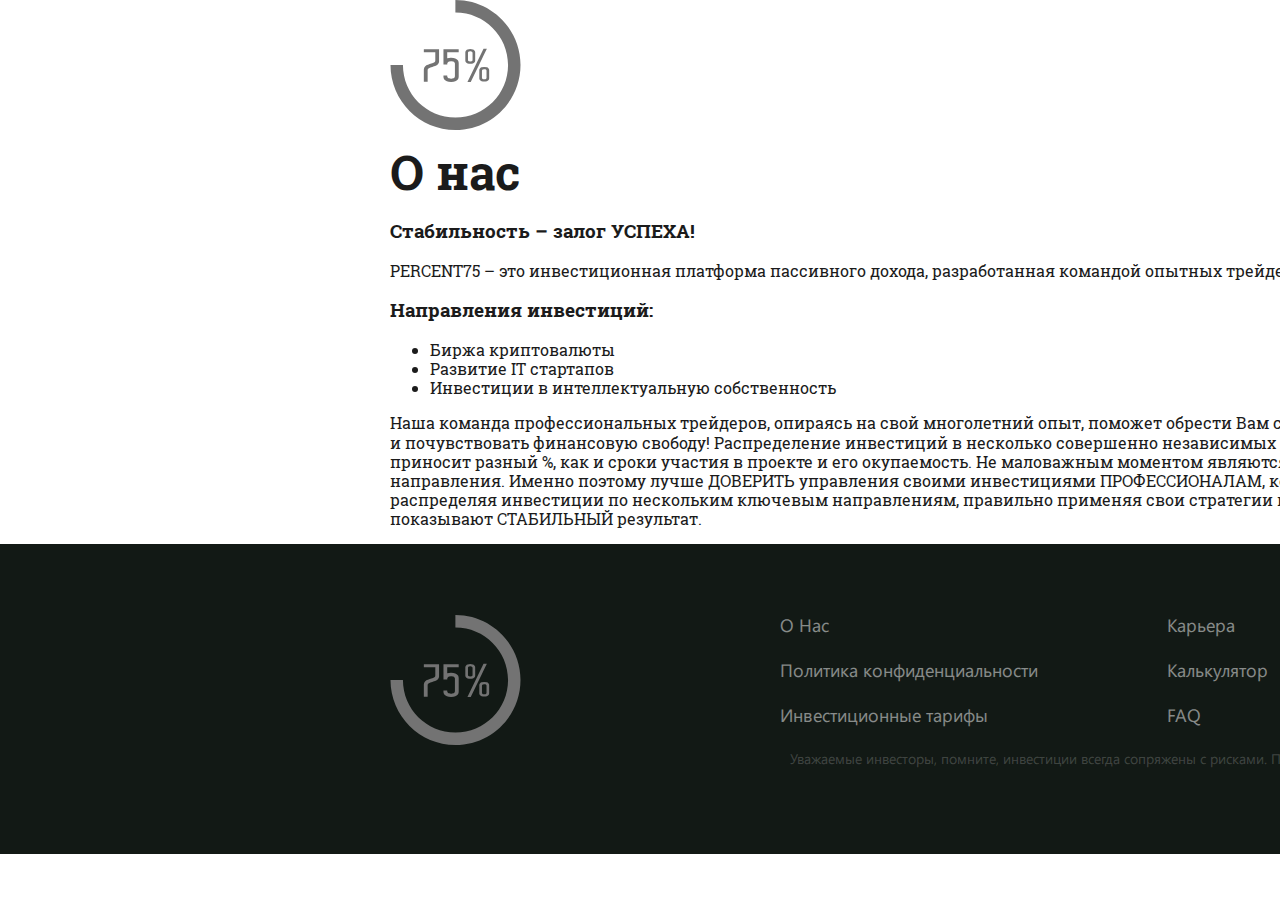
==== index.html @ 90a7fd31 "html edits" ====
<!DOCTYPE html>
<html lang="en">
  <head>
    <meta charset="utf-8">
    <meta http-equiv="X-UA-Compatible" content="IE=edge">
    <meta name="format-detection" content="telephone=no">
    <title>percent75: главная</title>
    <link href="css/style.css" rel="stylesheet">
  </head>
  <body>
    <header class="site-header">
      <button class="site-header__button  site-header__button--close">
        <span class="visually-hidden">открыть меню</span>
      </button>
      <div class="site-header__wrapper  site-header__wrapper--no-js">
        <nav class="main-nav">
          <div class="main-nav__quote  quote">
            <q class="quote__content">Деньги должны работать всегда</q>
            <cite class="quote__author">Рокфеллер</cite>
          </div>
          <div class="main-nav__logo  logo  logo--wide">
            <a class="logo__link">
              <img src="img/logo-darkgreen.svg" alt="лого percent75" width="60" height="60">
              <p class="logo__text">
                <span class="logo__title">PERCENT75</span>
                Инвестиционная платформа
              </p>
            </a>
          </div>
          <ul class="main-nav__list">
            <li class="main-nav__item">
              <a class="main-nav__link  main-nav__link--active">О Нас</a>
            </li>
            <li class="main-nav__item">
              <a href="confidential.html" class="main-nav__link">Политика конфиденциальности</a>
            </li>
            <li class="main-nav__item">
              <a href="invest.html" class="main-nav__link">Инвестиционные тарифы</a>
            </li>
            <li class="main-nav__item">
              <a href="career.html" class="main-nav__link">Карьера</a>
            </li>
            <li class="main-nav__item">
              <a href="calc.html" class="main-nav__link">Калькулятор</a>
            </li>
            <li class="main-nav__item">
              <a href="faq.html" class="main-nav__link">FAQ</a>
            </li>
            <li class="main-nav__item">
              <a href="stat.html" class="main-nav__link">Статистика</a>
            </li>
          </ul>
        </nav>
        <ul class="social  social--white  social--wide">
          <li class="social__item">
            <a href="#" class="social__link  social__link--vk"><span class="visually-hidden">мы во вконтакте</span></a>
          </li>
          <li class="social__item">
            <a href="#" class="social__link  social__link--inst"><span class="visually-hidden">мы в инстаграм</span></a>
          </li>
          <li class="social__item">
            <a href="#" class="social__link  social__link--tg"><span class="visually-hidden">наш канал в телеграме</span></a>
          </li>
          <li class="social__item">
            <a href="#" class="social__link  social__link--yt"><span class="visually-hidden">наш канал на ютьюб</span></a>
          </li>
          <li class="social__item">
            <a href="#" class="social__link  social__link--fb"><span class="visually-hidden">мы на фейсбуке</span></a>
          </li>
        </ul>
        <ul class="language-toogle">
          <li class="language-toogle__item  language-toogle__item--en">
            <a href="#" class="language-toogle__button">Eng<span class="visually-hidden">enable english version</span></a>
          </li>
          <li class="language-toogle__item  language-toogle__item--ru">
            <a class="language-toogle__button  language-toogle__button--active">Rus<span class="visually-hidden">переключиться на русскую версию сайта</span></a>
          </li>
        </ul>
      </div>
    </header>
    
    <main class="main">
      <h1 class="visually-hidden">Инвестиционная платформа Percent 75</h1>
      <div class="wrapper">
        <div class="intro  intro--welcome">
          <div class="logo  logo--big">
            <a><img src="img/logo-grey.svg" alt="лого percent75" width="131" height="130"></a>
          </div>
          <h2 class="title  title--underline">О нас</h2>
          <h3 class="subtitle">Стабильность – залог УСПЕХА!</h3>
          <p class="intro__text">PERCENT75 – это инвестиционная платформа пассивного дохода, разработанная командой опытных трейдеров.</p>
        </div>
        <div class="directions">
          <h3 class="subtitle  subtitle--center">Направления инвестиций:</h3>
          <ul class="directions__list">
            <li class="directions__item  directions__item--сrypto-currency">Биржа криптовалюты</li>
            <li class="directions__item  directions__item--start-up">Развитие IT стартапов</li>
            <li class="directions__item  directions__item--intellectual-property">Инвестиции в интеллектуальную собственность</li>
          </ul>
        </div>
        <div class="text-block">
          <p class="text-block__content">Наша команда профессиональных трейдеров, опираясь на свой многолетний опыт, поможет обрести Вам стабильный пассивный доход и почувствовать финансовую свободу! Распределение инвестиций в несколько совершенно независимых друг от друга направлений приносит разный %, как и сроки участия в проекте и его окупаемость. Не маловажным моментом являются доли рисков каждого направления. Именно поэтому лучше ДОВЕРИТЬ управления своими инвестициями ПРОФЕССИОНАЛАМ, которые грамотно распределяя инвестиции по нескольким ключевым направлениям, правильно применяя свои стратегии и колоссальный опыт, показывают СТАБИЛЬНЫЙ результат.</p>
        </div>
        <div class="video">
          <div class="video__overlay"></div>
        </div>
      </div>
    </main>
    
    <footer class="site-footer">
       <div class="wrapper  wrapper--flex">
        <div class="logo  logo--small">
          <a href="index.html"><img src="img/logo-grey.svg" alt="лого percent75" width="131" height="130"></a>
        </div>
        <div class="site-footer__wrapper">
          <div class="site-footer__nav">
            <div class="site-footer__nav-wrapper  site-footer__nav-wrapper--wide">
              <a class="site-footer__link">О Нас</a>
              <a href="confidential.html" class="site-footer__link">Политика конфиденциальности</a>
              <a href="invest.html" class="site-footer__link">Инвестиционные тарифы</a>
            </div>
            <div class="site-footer__nav-wrapper  site-footer__nav-wrapper--narrow">
              <a href="career.html" class="site-footer__link">Карьера</a>
              <a href="calc.html" class="site-footer__link">Калькулятор</a>
              <a href="faq.html" class="site-footer__link">FAQ</a>
            </div>
            <div class="site-footer__nav-wrapper  site-footer__nav-wrapper--middle">
              <a href="stat.html" class="site-footer__link">Статистика</a>
              <ul class="social  social--dark  social--narrow">
                <li class="social__item">
                  <a href="#" class="social__link  social__link--vk"><span class="visually-hidden">мы во вконтакте</span></a>
                </li>
                <li class="social__item">
                  <a href="#" class="social__link  social__link--inst"><span class="visually-hidden">мы в инстаграм</span></a>
                </li>
                <li class="social__item">
                  <a href="#" class="social__link  social__link--tg"><span class="visually-hidden">наш канал в телеграме</span></a>
                </li>
                <li class="social__item">
                  <a href="#" class="social__link  social__link--yt"><span class="visually-hidden">наш канал на ютьюб</span></a>
                </li>
                <li class="social__item">
                  <a href="#" class="social__link  social__link--fb"><span class="visually-hidden">мы на фейсбуке</span></a>
                </li>
              </ul>
            </div>
          </div>
          <p class="site-footer__note  note">Уважаемые инвесторы, помните, инвестиции всегда сопряжены с рисками. Просчитывайте и обдумывайте свои шаги.</p>
        </div>
      </div>
    </footer>
    
    <script src="js/script.js"></script>
    
  </body>
</html>
---- css/style.css ----
/*! normalize.css v7.0.0 | MIT License | github.com/necolas/normalize.css */
/* Document
   ========================================================================== */
/**
 * 1. Correct the line height in all browsers.
 * 2. Prevent adjustments of font size after orientation changes in
 *    IE on Windows Phone and in iOS.
 */
html {
  line-height: 1.15;
  /* 1 */
  -ms-text-size-adjust: 100%;
  /* 2 */
  -webkit-text-size-adjust: 100%;
  /* 2 */
}
/* Sections
   ========================================================================== */
/**
 * Remove the margin in all browsers (opinionated).
 */
body {
  margin: 0;
}
/**
 * Add the correct display in IE 9-.
 */
article,
aside,
footer,
header,
nav,
section {
  display: block;
}
/**
 * Correct the font size and margin on `h1` elements within `section` and
 * `article` contexts in Chrome, Firefox, and Safari.
 */
h1 {
  font-size: 2em;
  margin: 0.67em 0;
}
/* Grouping content
   ========================================================================== */
/**
 * Add the correct display in IE 9-.
 * 1. Add the correct display in IE.
 */
figcaption,
figure,
main {
  /* 1 */
  display: block;
}
/**
 * Add the correct margin in IE 8.
 */
figure {
  margin: 1em 40px;
}
/**
 * 1. Add the correct box sizing in Firefox.
 * 2. Show the overflow in Edge and IE.
 */
hr {
  box-sizing: content-box;
  /* 1 */
  height: 0;
  /* 1 */
  overflow: visible;
  /* 2 */
}
/**
 * 1. Correct the inheritance and scaling of font size in all browsers.
 * 2. Correct the odd `em` font sizing in all browsers.
 */
pre {
  font-family: monospace, monospace;
  /* 1 */
  font-size: 1em;
  /* 2 */
}
/* Text-level semantics
   ========================================================================== */
/**
 * 1. Remove the gray background on active links in IE 10.
 * 2. Remove gaps in links underline in iOS 8+ and Safari 8+.
 */
a {
  background-color: transparent;
  /* 1 */
  -webkit-text-decoration-skip: objects;
  /* 2 */
}
/**
 * 1. Remove the bottom border in Chrome 57- and Firefox 39-.
 * 2. Add the correct text decoration in Chrome, Edge, IE, Opera, and Safari.
 */
abbr[title] {
  border-bottom: none;
  /* 1 */
  text-decoration: underline;
  /* 2 */
  text-decoration: underline dotted;
  /* 2 */
}
/**
 * Prevent the duplicate application of `bolder` by the next rule in Safari 6.
 */
b,
strong {
  font-weight: inherit;
}
/**
 * Add the correct font weight in Chrome, Edge, and Safari.
 */
b,
strong {
  font-weight: bolder;
}
/**
 * 1. Correct the inheritance and scaling of font size in all browsers.
 * 2. Correct the odd `em` font sizing in all browsers.
 */
code,
kbd,
samp {
  font-family: monospace, monospace;
  /* 1 */
  font-size: 1em;
  /* 2 */
}
/**
 * Add the correct font style in Android 4.3-.
 */
dfn {
  font-style: italic;
}
/**
 * Add the correct background and color in IE 9-.
 */
mark {
  background-color: #ff0;
  color: #000;
}
/**
 * Add the correct font size in all browsers.
 */
small {
  font-size: 80%;
}
/**
 * Prevent `sub` and `sup` elements from affecting the line height in
 * all browsers.
 */
sub,
sup {
  font-size: 75%;
  line-height: 0;
  position: relative;
  vertical-align: baseline;
}
sub {
  bottom: -0.25em;
}
sup {
  top: -0.5em;
}
/* Embedded content
   ========================================================================== */
/**
 * Add the correct display in IE 9-.
 */
audio,
video {
  display: inline-block;
}
/**
 * Add the correct display in iOS 4-7.
 */
audio:not([controls]) {
  display: none;
  height: 0;
}
/**
 * Remove the border on images inside links in IE 10-.
 */
img {
  border-style: none;
}
/**
 * Hide the overflow in IE.
 */
svg:not(:root) {
  overflow: hidden;
}
/* Forms
   ========================================================================== */
/**
 * 1. Change the font styles in all browsers (opinionated).
 * 2. Remove the margin in Firefox and Safari.
 */
button,
input,
optgroup,
select,
textarea {
  font-family: sans-serif;
  /* 1 */
  font-size: 100%;
  /* 1 */
  line-height: 1.15;
  /* 1 */
  margin: 0;
  /* 2 */
}
/**
 * Show the overflow in IE.
 * 1. Show the overflow in Edge.
 */
button,
input {
  /* 1 */
  overflow: visible;
}
/**
 * Remove the inheritance of text transform in Edge, Firefox, and IE.
 * 1. Remove the inheritance of text transform in Firefox.
 */
button,
select {
  /* 1 */
  text-transform: none;
}
/**
 * 1. Prevent a WebKit bug where (2) destroys native `audio` and `video`
 *    controls in Android 4.
 * 2. Correct the inability to style clickable types in iOS and Safari.
 */
button,
html [type="button"],
[type="reset"],
[type="submit"] {
  -webkit-appearance: button;
  /* 2 */
}
/**
 * Remove the inner border and padding in Firefox.
 */
button::-moz-focus-inner,
[type="button"]::-moz-focus-inner,
[type="reset"]::-moz-focus-inner,
[type="submit"]::-moz-focus-inner {
  border-style: none;
  padding: 0;
}
/**
 * Restore the focus styles unset by the previous rule.
 */
button:-moz-focusring,
[type="button"]:-moz-focusring,
[type="reset"]:-moz-focusring,
[type="submit"]:-moz-focusring {
  outline: 1px dotted ButtonText;
}
/**
 * Correct the padding in Firefox.
 */
fieldset {
  padding: 0.35em 0.75em 0.625em;
}
/**
 * 1. Correct the text wrapping in Edge and IE.
 * 2. Correct the color inheritance from `fieldset` elements in IE.
 * 3. Remove the padding so developers are not caught out when they zero out
 *    `fieldset` elements in all browsers.
 */
legend {
  box-sizing: border-box;
  /* 1 */
  color: inherit;
  /* 2 */
  display: table;
  /* 1 */
  max-width: 100%;
  /* 1 */
  padding: 0;
  /* 3 */
  white-space: normal;
  /* 1 */
}
/**
 * 1. Add the correct display in IE 9-.
 * 2. Add the correct vertical alignment in Chrome, Firefox, and Opera.
 */
progress {
  display: inline-block;
  /* 1 */
  vertical-align: baseline;
  /* 2 */
}
/**
 * Remove the default vertical scrollbar in IE.
 */
textarea {
  overflow: auto;
}
/**
 * 1. Add the correct box sizing in IE 10-.
 * 2. Remove the padding in IE 10-.
 */
[type="checkbox"],
[type="radio"] {
  box-sizing: border-box;
  /* 1 */
  padding: 0;
  /* 2 */
}
/**
 * Correct the cursor style of increment and decrement buttons in Chrome.
 */
[type="number"]::-webkit-inner-spin-button,
[type="number"]::-webkit-outer-spin-button {
  height: auto;
}
/**
 * 1. Correct the odd appearance in Chrome and Safari.
 * 2. Correct the outline style in Safari.
 */
[type="search"] {
  -webkit-appearance: textfield;
  /* 1 */
  outline-offset: -2px;
  /* 2 */
}
/**
 * Remove the inner padding and cancel buttons in Chrome and Safari on macOS.
 */
[type="search"]::-webkit-search-cancel-button,
[type="search"]::-webkit-search-decoration {
  -webkit-appearance: none;
}
/**
 * 1. Correct the inability to style clickable types in iOS and Safari.
 * 2. Change font properties to `inherit` in Safari.
 */
::-webkit-file-upload-button {
  -webkit-appearance: button;
  /* 1 */
  font: inherit;
  /* 2 */
}
/* Interactive
   ========================================================================== */
/*
 * Add the correct display in IE 9-.
 * 1. Add the correct display in Edge, IE, and Firefox.
 */
details,
menu {
  display: block;
}
/*
 * Add the correct display in all browsers.
 */
summary {
  display: list-item;
}
/* Scripting
   ========================================================================== */
/**
 * Add the correct display in IE 9-.
 */
canvas {
  display: inline-block;
}
/**
 * Add the correct display in IE.
 */
template {
  display: none;
}
/* Hidden
   ========================================================================== */
/**
 * Add the correct display in IE 10-.
 */
[hidden] {
  display: none;
}
@font-face {
  font-family: 'Aldo';
  src: url('../fonts/aldo.woff2') format('woff2'), url('../fonts/aldo.woff') format('woff'), url('../fonts/aldo.ttf') format('truetype');
  font-weight: 400;
  font-style: normal;
}
@font-face {
  font-family: 'Roboto';
  src: url('../fonts/roboto-regular.woff2') format('woff2'), url('../fonts/roboto-regular.woff') format('woff'), url('../fonts/roboto-regular.ttf') format('truetype');
  font-weight: 400;
  font-style: normal;
}
@font-face {
  font-family: 'Roboto Slab';
  src: url('../fonts/roboto-slab-regular.ttf') format('truetype');
  font-weight: 400;
  font-style: normal;
}
@font-face {
  font-family: 'Roboto Slab';
  src: url('../fonts/roboto-slab-bold.ttf') format('truetype');
  font-weight: 700;
  font-style: normal;
}
@font-face {
  font-family: 'Ubuntu';
  src: url('../fonts/ubuntu-regular.woff2') format('woff2'), url('../fonts/ubuntu-regular.woff') format('woff'), url('../fonts/ubuntu-regular.ttf') format('truetype');
  font-weight: 400;
  font-style: normal;
}
@font-face {
  font-family: 'Segoe UI';
  src: url('../fonts/segoe-ui-regular.woff') format('woff'), url('../fonts/segoe-ui-regular.ttf') format('truetype');
  font-weight: 400;
  font-style: normal;
}
body {
  width: 1920px;
  font-family: 'Roboto Slab', 'Times New Roman', serif;
  font-weight: 400;
  position: relative;
  margin: 0;
  padding: 0;
  font-size: 16px;
  line-height: 1.2;
  color: #1b1b1b;
  background-color: #ffffff;
  display: flex;
  flex-shrink: 0;
  flex-wrap: wrap;
  flex-direction: column;
}
img {
  max-width: 100%;
  height: auto;
}
.visually-hidden:not(:focus):not(:active),
input[type='checkbox'].visually-hidden,
input[type='radio'].visually-hidden {
  position: absolute;
  width: 1px;
  height: 1px;
  margin: -1px;
  border: 0;
  padding: 0;
  white-space: nowrap;
  -webkit-clip-path: inset(100%);
          clip-path: inset(100%);
  clip: rect(0 0 0 0);
  overflow: hidden;
}
.site-header {
  position: absolute;
  left: 0;
  top: 0;
  background-color: #ffffff;
  width: 301px;
  height: 100%;
  box-shadow: 0 10px 20px 0 rgba(18, 25, 21, 0.1);
  padding-top: 30px;
  padding-left: 29px;
  padding-right: 20px;
  box-sizing: border-box;
}
.site-header--close-menu {
  height: 22px;
  width: 24px;
  background-color: transparent;
  box-shadow: none;
}
.site-header__wrapper--no-js {
  display: block;
}
.site-header__wrapper--hidden {
  display: none;
}
.site-header__button {
  background-color: transparent;
  border: none;
  cursor: pointer;
  display: block;
  background-repeat: no-repeat;
  background-position: top 0;
  height: 22px;
  width: 24px;
  background-image: url('../img/burger-sign.png');
}
.site-header__button--close {
  width: 18px;
  background-image: url('../img/cross-sign.png');
  margin-left: 3px;
}
.main-nav__quote {
  margin-top: 32px;
}
.main-nav__logo {
  margin-top: 40px;
}
.main-nav__list {
  list-style: none;
  margin: 0;
  padding: 0;
  margin-top: 43px;
  font-size: 14px;
}
.main-nav__item {
  margin-bottom: 34px;
}
.main-nav__link {
  color: rgba(27, 27, 27, 0.5);
  text-decoration: none;
}
.main-nav__link--active {
  color: #1b1b1b;
}
.main-nav__link[href]:hover {
  text-decoration: underline;
}
.quote {
  quotes: '«' '»';
  color: rgba(27, 27, 27, 0.4);
  font-size: 14px;
  line-height: 21px;
}
.quote__author {
  font-style: normal;
}
.logo--wide {
  width: 272px;
}
.logo--small {
  width: 131px;
  min-height: 130px;
}
.logo--small a {
  display: block;
  width: 131px;
  min-height: 130px;
  line-height: 0;
}
.logo__link {
  display: flex;
  flex-shrink: 0;
  width: 100%;
  text-decoration: none;
  color: #1b1b1b;
  line-height: 1.2;
}
.logo__text {
  margin-left: 5px;
  font-family: 'Roboto', 'Helvetica', sans-serif;
  font-size: 12px;
  margin-top: 8px;
}
.logo__title {
  font-family: 'Aldo', 'Helvetica', sans-serif;
  font-size: 44px;
}
.social {
  list-style: none;
  margin: 0;
  padding: 0;
  font-size: 0;
}
.social__item {
  display: inline-block;
  vertical-align: middle;
}
.social__link {
  display: block;
  background-repeat: no-repeat;
}
.social__link--vk {
  width: 25px;
  height: 14px;
}
.social__link--inst {
  width: 18px;
  height: 18px;
}
.social__link--tg {
  width: 18px;
  height: 15px;
}
.social__link--yt {
  width: 21px;
  height: 15px;
}
.social__link--fb {
  width: 11px;
  height: 21px;
}
.social--narrow .social__link--inst {
  margin-left: 19px;
}
.social--narrow .social__link--tg {
  margin-left: 17px;
}
.social--narrow .social__link--yt {
  margin-top: 30px;
}
.social--narrow .social__link--fb {
  margin-top: 26px;
  margin-left: 26px;
}
.social--wide {
  margin-top: 59px;
}
.social--wide .social__link--vk {
  margin-left: 11px;
}
.social--wide .social__link--inst {
  margin-left: 26px;
}
.social--wide .social__link--tg {
  margin-left: 34px;
}
.social--wide .social__link--yt {
  margin-left: 34px;
}
.social--wide .social__link--fb {
  margin-left: 33px;
}
.social--dark .social__link--vk {
  background-image: url('../img/vk-white.svg');
}
.social--dark .social__link--inst {
  background-image: url('../img/inst-white.svg');
}
.social--dark .social__link--tg {
  background-image: url('../img/tg-white.svg');
}
.social--dark .social__link--yt {
  background-image: url('../img/yt-white.svg');
}
.social--dark .social__link--fb {
  background-image: url('../img/fb-white.svg');
}
.social--white .social__link--vk {
  background-image: url('../img/vk.svg');
}
.social--white .social__link--inst {
  background-image: url('../img/inst.svg');
}
.social--white .social__link--tg {
  background-image: url('../img/tg.svg');
}
.social--white .social__link--yt {
  background-image: url('../img/yt.svg');
}
.social--white .social__link--fb {
  background-image: url('../img/fb.svg');
}
.language-toogle {
  list-style: none;
  margin: 0;
  margin-top: 45px;
  padding: 0;
  font-size: 18px;
}
.language-toogle__item {
  display: inline-block;
}
.language-toogle__item--en {
  margin-left: 37px;
}
.language-toogle__item--ru {
  margin-left: 61px;
}
.language-toogle__button {
  color: #1b1b1b;
  display: inline-block;
  padding: 11px 9px;
  text-decoration: none;
  position: relative;
}
.language-toogle__button::after {
  position: absolute;
  content: '';
  width: 100%;
  height: 2px;
  left: 0;
  bottom: 0;
  background-color: #1b1b1b;
}
.language-toogle__button--active {
  color: rgba(27, 27, 27, 0.5);
}
.language-toogle__button--active::after {
  display: none;
}
.main--stat {
  background-image: url('../img/stat-bg.png');
  background-repeat: no-repeat;
  background-size: 100% 661px;
  padding-top: 139px;
  padding-bottom: 199px;
}
.wrapper {
  width: 1140px;
  margin-left: auto;
  margin-right: auto;
}
.wrapper--flex {
  display: flex;
  flex-shrink: 0;
}
.intro--stat {
  padding-left: 32px;
  padding-bottom: 110px;
  width: 742px;
  min-height: 84px;
  background-image: url('../img/grow@1.png');
  background-repeat: no-repeat;
  background-size: 212px 228px;
  background-position: 99.6% -4px;
}
.title {
  margin-top: 0;
  margin-bottom: 0;
  margin-left: auto;
  margin-right: auto;
  font-weight: 700;
  font-size: 48px;
  position: relative;
  padding-top: 10px;
}
.title--white {
  color: #ffffff;
}
.title--white.title--underline::after {
  position: absolute;
  content: '';
  width: 110px;
  height: 3px;
  background-color: #ffffff;
  left: -1px;
  bottom: -27px;
}
.stats {
  display: flex;
  flex-shrink: 0;
  justify-content: space-between;
  margin-top: 57px;
}
.stats__info {
  width: 262px;
  height: 220px;
  box-sizing: border-box;
  box-shadow: 0 10px 20px 0 rgba(18, 25, 21, 0.1);
  background-color: #ffffff;
  text-align: center;
  padding-top: 53px;
  margin: 0;
  font-family: 'Roboto', 'Helvetica', sans-serif;
}
.stats__value {
  font-family: 'Roboto Slab', 'Times New Roman', serif;
  display: block;
  color: #55902a;
  font-weight: 700;
  font-size: 24px;
  line-height: 38px;
  margin-bottom: 26px;
}
.stats__number {
  display: block;
  font-size: 48px;
}
.note {
  color: rgba(255, 255, 255, 0.2);
  margin-left: auto;
  font-size: 14px;
  font-family: 'Segoe UI', 'Arial', sans-serif;
}
.site-footer {
  background-color: #121915;
  margin-top: auto;
  padding-top: 71px;
  padding-bottom: 72px;
}
.site-footer__wrapper {
  display: flex;
  flex-shrink: 0;
  flex-wrap: wrap;
  flex-direction: column;
}
.site-footer__nav {
  display: flex;
  flex-shrink: 0;
  flex-wrap: wrap;
  margin-left: 259px;
}
.site-footer__nav-wrapper {
  display: flex;
  flex-shrink: 0;
  flex-wrap: wrap;
  flex-direction: column;
}
.site-footer__nav-wrapper--wide {
  width: 264px;
}
.site-footer__nav-wrapper--narrow {
  width: 101px;
  margin-left: 123px;
}
.site-footer__nav-wrapper--middle {
  width: 110px;
  margin-left: 165px;
}
.site-footer__link {
  color: rgba(255, 255, 255, 0.5);
  text-decoration: none;
  font-family: 'Segoe UI', 'Arial', sans-serif;
  font-size: 18px;
  margin-bottom: 23px;
}
.site-footer__link:nth-child(3n) {
  margin-bottom: 0;
}
.site-footer__link:hover {
  text-decoration: underline;
}
.site-footer__note {
  margin-top: 25px;
}
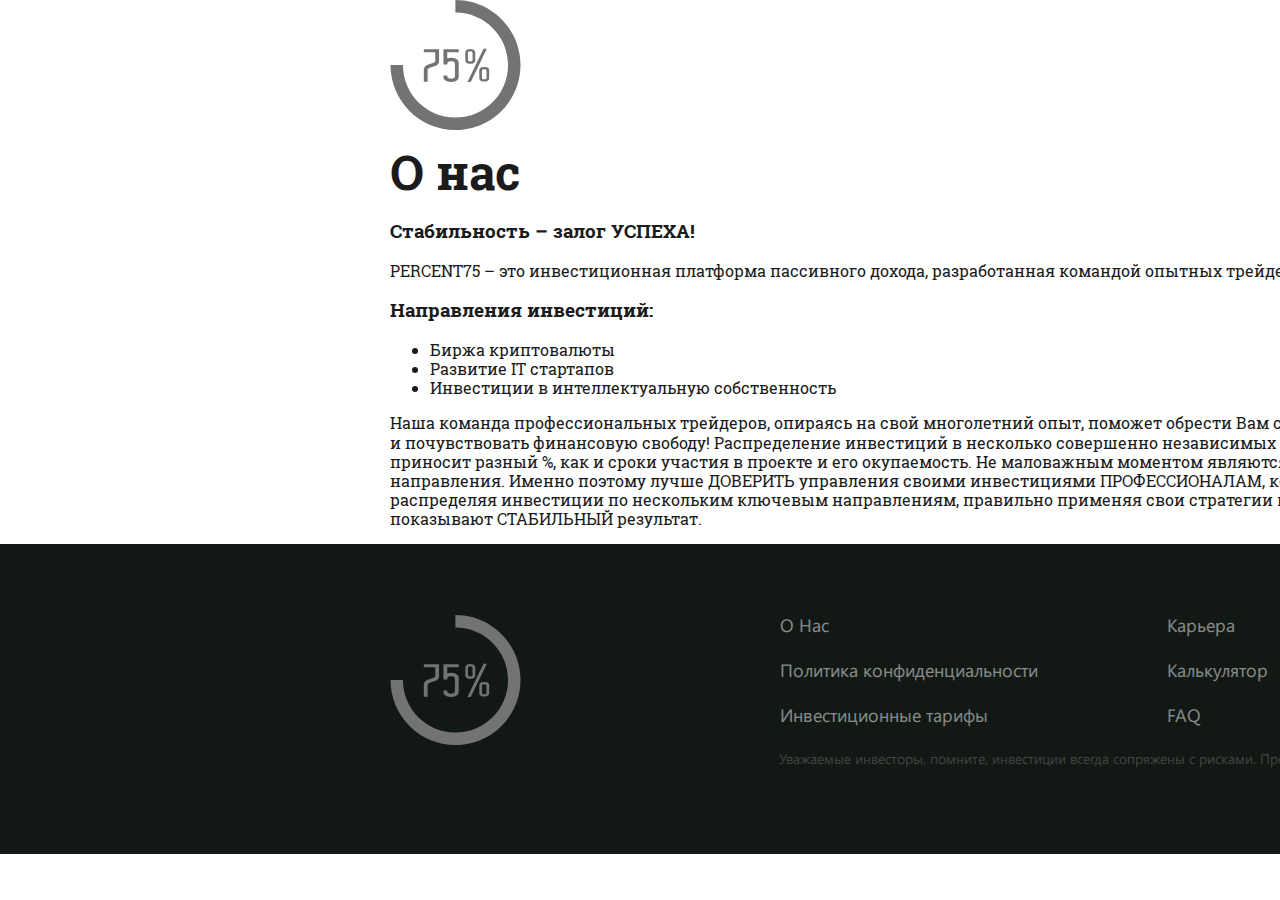
==== commit ae0bc79c: "confidential.html" ====
--- a/index.html
+++ b/index.html
@@ -12,7 +12,7 @@
       <button class="site-header__button  site-header__button--close">
         <span class="visually-hidden">открыть меню</span>
       </button>
-      <div class="site-header__wrapper  site-header__wrapper--no-js">
+      <div class="site-header__wrapper">
         <nav class="main-nav">
           <div class="main-nav__quote  quote">
             <q class="quote__content">Деньги должны работать всегда</q>
--- a/css/style.css
+++ b/css/style.css
@@ -557,6 +557,10 @@
   color: #1b1b1b;
   line-height: 1.2;
 }
+.logo__link img {
+  width: 60px;
+  height: 86px;
+}
 .logo__text {
   margin-left: 5px;
   font-family: 'Roboto', 'Helvetica', sans-serif;
@@ -780,7 +784,6 @@
 }
 .note {
   color: rgba(255, 255, 255, 0.2);
-  margin-left: auto;
   font-size: 14px;
   font-family: 'Segoe UI', 'Arial', sans-serif;
 }
@@ -829,9 +832,10 @@
 .site-footer__link:nth-child(3n) {
   margin-bottom: 0;
 }
-.site-footer__link:hover {
+.site-footer__link[href]:hover {
   text-decoration: underline;
 }
 .site-footer__note {
   margin-top: 25px;
-}
+  margin-left: 258px;
+}
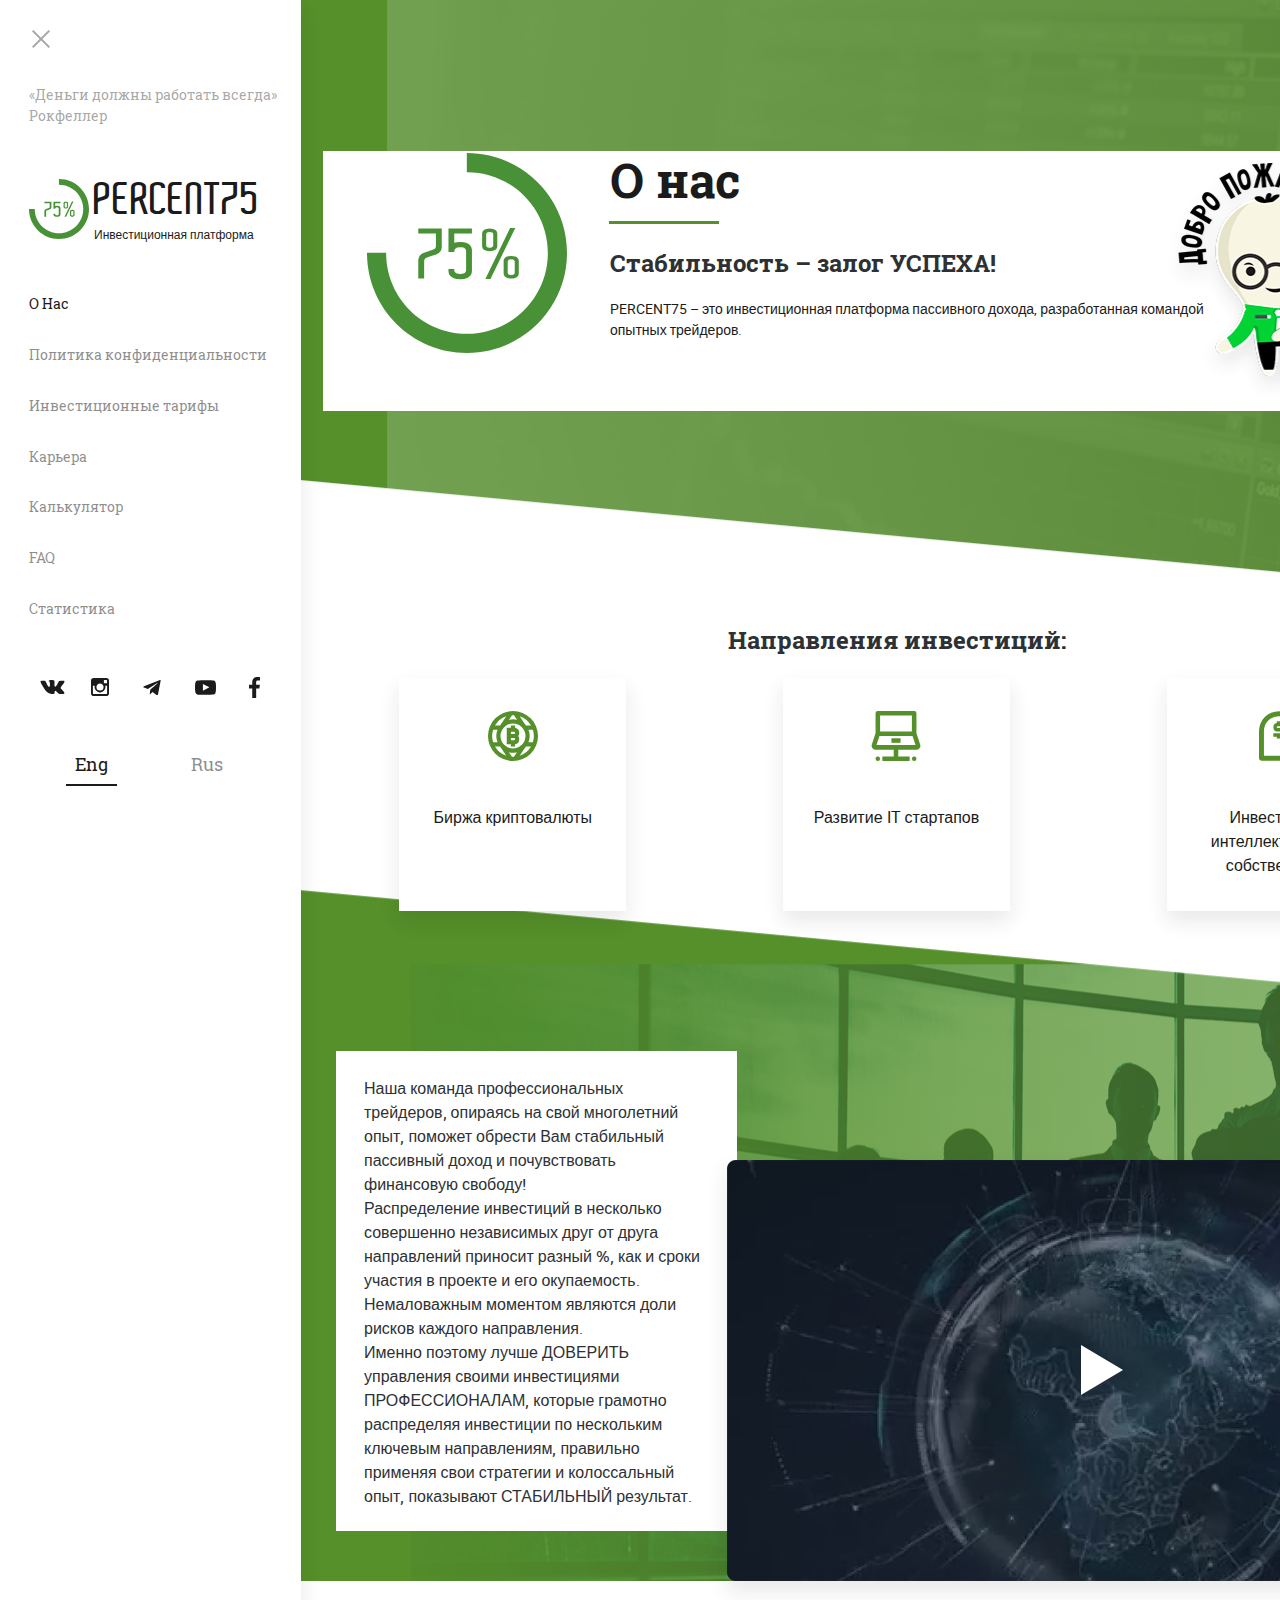
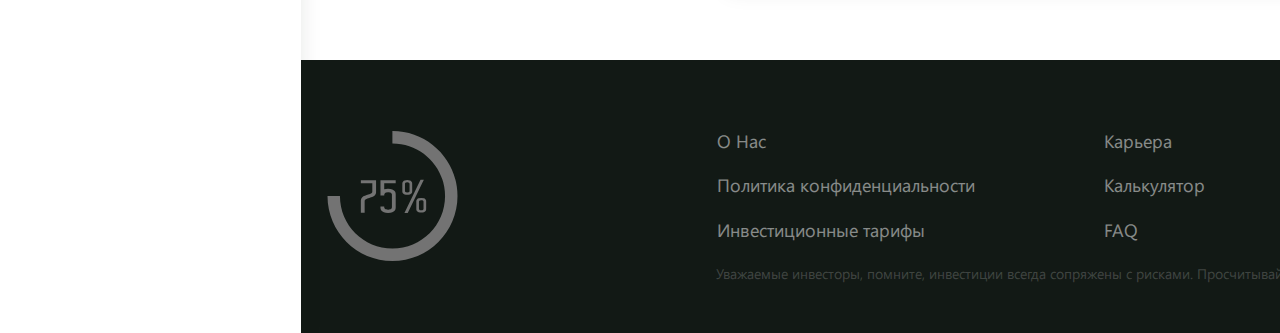
==== commit 984519d4: "index" ====
--- a/index.html
+++ b/index.html
@@ -79,76 +79,82 @@
       </div>
     </header>
     
-    <main class="main">
-      <h1 class="visually-hidden">Инвестиционная платформа Percent 75</h1>
-      <div class="wrapper">
-        <div class="intro  intro--welcome">
-          <div class="logo  logo--big">
-            <a><img src="img/logo-grey.svg" alt="лого percent75" width="131" height="130"></a>
-          </div>
-          <h2 class="title  title--underline">О нас</h2>
-          <h3 class="subtitle">Стабильность – залог УСПЕХА!</h3>
-          <p class="intro__text">PERCENT75 – это инвестиционная платформа пассивного дохода, разработанная командой опытных трейдеров.</p>
-        </div>
-        <div class="directions">
-          <h3 class="subtitle  subtitle--center">Направления инвестиций:</h3>
-          <ul class="directions__list">
-            <li class="directions__item  directions__item--сrypto-currency">Биржа криптовалюты</li>
-            <li class="directions__item  directions__item--start-up">Развитие IT стартапов</li>
-            <li class="directions__item  directions__item--intellectual-property">Инвестиции в интеллектуальную собственность</li>
-          </ul>
-        </div>
-        <div class="text-block">
-          <p class="text-block__content">Наша команда профессиональных трейдеров, опираясь на свой многолетний опыт, поможет обрести Вам стабильный пассивный доход и почувствовать финансовую свободу! Распределение инвестиций в несколько совершенно независимых друг от друга направлений приносит разный %, как и сроки участия в проекте и его окупаемость. Не маловажным моментом являются доли рисков каждого направления. Именно поэтому лучше ДОВЕРИТЬ управления своими инвестициями ПРОФЕССИОНАЛАМ, которые грамотно распределяя инвестиции по нескольким ключевым направлениям, правильно применяя свои стратегии и колоссальный опыт, показывают СТАБИЛЬНЫЙ результат.</p>
-        </div>
-        <div class="video">
-          <div class="video__overlay"></div>
-        </div>
-      </div>
-    </main>
-    
-    <footer class="site-footer">
-       <div class="wrapper  wrapper--flex">
-        <div class="logo  logo--small">
-          <a href="index.html"><img src="img/logo-grey.svg" alt="лого percent75" width="131" height="130"></a>
-        </div>
-        <div class="site-footer__wrapper">
-          <div class="site-footer__nav">
-            <div class="site-footer__nav-wrapper  site-footer__nav-wrapper--wide">
-              <a class="site-footer__link">О Нас</a>
-              <a href="confidential.html" class="site-footer__link">Политика конфиденциальности</a>
-              <a href="invest.html" class="site-footer__link">Инвестиционные тарифы</a>
+    <div class="flex-wrapper">
+      <main class="main  main--index">
+        <h1 class="visually-hidden">Инвестиционная платформа Percent 75</h1>
+        <div class="wrapper">
+          <div class="intro  intro--white  intro--index  intro--welcome">
+            <div class="logo  logo--big">
+              <a><img src="img/logo-darkgreen.svg" alt="лого percent75" width="131" height="130"></a>
             </div>
-            <div class="site-footer__nav-wrapper  site-footer__nav-wrapper--narrow">
-              <a href="career.html" class="site-footer__link">Карьера</a>
-              <a href="calc.html" class="site-footer__link">Калькулятор</a>
-              <a href="faq.html" class="site-footer__link">FAQ</a>
-            </div>
-            <div class="site-footer__nav-wrapper  site-footer__nav-wrapper--middle">
-              <a href="stat.html" class="site-footer__link">Статистика</a>
-              <ul class="social  social--dark  social--narrow">
-                <li class="social__item">
-                  <a href="#" class="social__link  social__link--vk"><span class="visually-hidden">мы во вконтакте</span></a>
-                </li>
-                <li class="social__item">
-                  <a href="#" class="social__link  social__link--inst"><span class="visually-hidden">мы в инстаграм</span></a>
-                </li>
-                <li class="social__item">
-                  <a href="#" class="social__link  social__link--tg"><span class="visually-hidden">наш канал в телеграме</span></a>
-                </li>
-                <li class="social__item">
-                  <a href="#" class="social__link  social__link--yt"><span class="visually-hidden">наш канал на ютьюб</span></a>
-                </li>
-                <li class="social__item">
-                  <a href="#" class="social__link  social__link--fb"><span class="visually-hidden">мы на фейсбуке</span></a>
-                </li>
-              </ul>
+            <div class="intro__wrapper">
+              <h2 class="title  title--no-padding  title--underline">О нас</h2>
+              <h3 class="subtitle  subtitle--no-margin-bottom">Стабильность – залог УСПЕХА!</h3>
+              <p class="intro__text  intro__text--small">PERCENT75 – это инвестиционная платформа пассивного дохода, разработанная командой опытных трейдеров.</p>
             </div>
           </div>
-          <p class="site-footer__note  note">Уважаемые инвесторы, помните, инвестиции всегда сопряжены с рисками. Просчитывайте и обдумывайте свои шаги.</p>
+          <div class="directions">
+            <h3 class="subtitle  subtitle--centered">Направления инвестиций:</h3>
+            <ul class="directions__list">
+              <li class="directions__item  directions__item--crypto-currency">Биржа криптовалюты</li>
+              <li class="directions__item  directions__item--start-up">Развитие IT стартапов</li>
+              <li class="directions__item  directions__item--intellectual-property">Инвестиции в интеллектуальную собственность</li>
+            </ul>
+          </div>
+          <div class="main__wrapper">
+            <div class="text-block  text-block--narrow">
+              <p class="text-block__content  text-block__content--smaller">Наша команда профессиональных трейдеров, опираясь на свой многолетний опыт, поможет обрести Вам стабильный пассивный доход и почувствовать финансовую свободу! Распределение&nbsp;инвестиций в несколько совершенно независимых друг от друга направлений приносит разный %, как и сроки участия в проекте и его окупаемость. Немаловажным моментом являются доли рисков каждого направления. Именно&nbsp;поэтому лучше ДОВЕРИТЬ управления своими инвестициями ПРОФЕССИОНАЛАМ, которые грамотно распределяя инвестиции по нескольким ключевым направлениям, правильно применяя свои стратегии и колоссальный опыт, показывают СТАБИЛЬНЫЙ результат.</p>
+            </div>
+            <div class="video">
+              <div class="video__overlay"></div>
+            </div>
+          </div>
         </div>
-      </div>
-    </footer>
+      </main>
+
+      <footer class="site-footer">
+         <div class="wrapper  wrapper--flex">
+          <div class="logo  logo--small">
+            <a href="index.html"><img src="img/logo-grey.svg" alt="лого percent75" width="131" height="130"></a>
+          </div>
+          <div class="site-footer__wrapper">
+            <div class="site-footer__nav">
+              <div class="site-footer__nav-wrapper  site-footer__nav-wrapper--wide">
+                <a class="site-footer__link">О Нас</a>
+                <a href="confidential.html" class="site-footer__link">Политика конфиденциальности</a>
+                <a href="invest.html" class="site-footer__link">Инвестиционные тарифы</a>
+              </div>
+              <div class="site-footer__nav-wrapper  site-footer__nav-wrapper--narrow">
+                <a href="career.html" class="site-footer__link">Карьера</a>
+                <a href="calc.html" class="site-footer__link">Калькулятор</a>
+                <a href="faq.html" class="site-footer__link">FAQ</a>
+              </div>
+              <div class="site-footer__nav-wrapper  site-footer__nav-wrapper--middle">
+                <a href="stat.html" class="site-footer__link">Статистика</a>
+                <ul class="social  social--dark  social--narrow">
+                  <li class="social__item">
+                    <a href="#" class="social__link  social__link--vk"><span class="visually-hidden">мы во вконтакте</span></a>
+                  </li>
+                  <li class="social__item">
+                    <a href="#" class="social__link  social__link--inst"><span class="visually-hidden">мы в инстаграм</span></a>
+                  </li>
+                  <li class="social__item">
+                    <a href="#" class="social__link  social__link--tg"><span class="visually-hidden">наш канал в телеграме</span></a>
+                  </li>
+                  <li class="social__item">
+                    <a href="#" class="social__link  social__link--yt"><span class="visually-hidden">наш канал на ютьюб</span></a>
+                  </li>
+                  <li class="social__item">
+                    <a href="#" class="social__link  social__link--fb"><span class="visually-hidden">мы на фейсбуке</span></a>
+                  </li>
+                </ul>
+              </div>
+            </div>
+            <p class="site-footer__note  note">Уважаемые инвесторы, помните, инвестиции всегда сопряжены с рисками. Просчитывайте и обдумывайте свои шаги.</p>
+          </div>
+        </div>
+      </footer>
+    </div>
     
     <script src="js/script.js"></script>
     
--- a/css/style.css
+++ b/css/style.css
@@ -426,7 +426,9 @@
   font-style: normal;
 }
 body {
-  width: 1920px;
+  width: 100%;
+  min-width: 1180px;
+  min-height: 100vh;
   font-family: 'Roboto Slab', 'Times New Roman', serif;
   font-weight: 400;
   position: relative;
@@ -438,8 +440,8 @@
   background-color: #ffffff;
   display: flex;
   flex-shrink: 0;
-  flex-wrap: wrap;
-  flex-direction: column;
+  flex-wrap: nowrap;
+  flex-direction: row;
 }
 img {
   max-width: 100%;
@@ -460,24 +462,29 @@
   clip: rect(0 0 0 0);
   overflow: hidden;
 }
+.flex-wrapper {
+  width: 100%;
+}
 .site-header {
+  width: 301px;
+  min-height: 100vh;
+  background-color: #ffffff;
+  box-shadow: 0 10px 20px 0 rgba(18, 25, 21, 0.1);
+  box-sizing: border-box;
+  padding-top: 30px;
+  padding-left: 29px;
+  padding-right: 20px;
+  z-index: 1;
+}
+.site-header--close-menu {
+  height: 22px;
+  min-height: 22px;
+  width: 24px;
+  background-color: transparent;
+  box-shadow: none;
   position: absolute;
   left: 0;
   top: 0;
-  background-color: #ffffff;
-  width: 301px;
-  height: 100%;
-  box-shadow: 0 10px 20px 0 rgba(18, 25, 21, 0.1);
-  padding-top: 30px;
-  padding-left: 29px;
-  padding-right: 20px;
-  box-sizing: border-box;
-}
-.site-header--close-menu {
-  height: 22px;
-  width: 24px;
-  background-color: transparent;
-  box-shadow: none;
 }
 .site-header__wrapper--no-js {
   display: block;
@@ -542,6 +549,15 @@
 .logo--small {
   width: 131px;
   min-height: 130px;
+}
+.logo--big {
+  width: 200px;
+  height: 200px;
+  margin-top: 2px;
+}
+.logo--big img {
+  width: 200px;
+  height: 200px;
 }
 .logo--small a {
   display: block;
@@ -704,37 +720,108 @@
 .language-toogle__button--active::after {
   display: none;
 }
+.main--index {
+  padding-top: 151px;
+  background-image: url('../img/index-bg.png');
+  background-repeat: no-repeat;
+}
 .main--stat {
   background-image: url('../img/stat-bg.png');
   background-repeat: no-repeat;
-  background-size: 100% 661px;
+  background-size: 100% 660px;
   padding-top: 139px;
   padding-bottom: 199px;
 }
+.main--faq {
+  background-image: url('../img/stat-bg.png');
+  background-repeat: no-repeat;
+  background-size: 100% 660px;
+  padding-top: 139px;
+  padding-bottom: 50px;
+}
+.main--policy {
+  padding-top: 129px;
+  background-image: url('../img/policy-bg.png');
+  background-repeat: no-repeat;
+}
+.main__wrapper {
+  display: flex;
+  flex-shrink: 0;
+  flex-wrap: nowrap;
+  margin-top: 140px;
+  align-items: flex-start;
+  margin-bottom: 79px;
+}
 .wrapper {
-  width: 1140px;
+  max-width: 1180px;
   margin-left: auto;
   margin-right: auto;
+  padding-left: 15px;
+  padding-right: 15px;
 }
 .wrapper--flex {
   display: flex;
   flex-shrink: 0;
+  width: 1140px;
+}
+.intro {
+  padding-left: 51px;
 }
 .intro--stat {
-  padding-left: 32px;
   padding-bottom: 110px;
   width: 742px;
   min-height: 84px;
-  background-image: url('../img/grow@1.png');
+  background-image: url('../img/grow.png');
   background-repeat: no-repeat;
   background-size: 212px 228px;
   background-position: 99.6% -4px;
+}
+.intro--white {
+  background-color: #ffffff;
+}
+.intro--policy {
+  width: 946px;
+  box-sizing: border-box;
+  margin-left: 20px;
+  padding-left: 31px;
+  padding-top: 10px;
+  padding-bottom: 13px;
+}
+.intro--welcome {
+  background-image: url('../img/welcome.png');
+  background-repeat: no-repeat;
+  background-size: 224px 253px;
+  background-position: 102% 2px;
+  width: 1043px;
+  padding-bottom: 57px;
+  box-sizing: border-box;
+  padding-right: 140px;
+}
+.intro--index {
+  display: flex;
+  flex-shrink: 0;
+  flex-wrap: wrap;
+  margin-left: 7px;
+  padding-left: 44px;
+}
+.intro__text {
+  font-family: 'Roboto', 'Helvetica', sans-serif;
+  line-height: 24px;
+  margin-top: 51px;
+  max-width: 806px;
+}
+.intro__text--small {
+  font-size: 14px;
+  line-height: 21px;
+  margin-top: 21px;
+  max-width: 611px;
+}
+.intro__wrapper {
+  margin-left: 43px;
 }
 .title {
   margin-top: 0;
   margin-bottom: 0;
-  margin-left: auto;
-  margin-right: auto;
   font-weight: 700;
   font-size: 48px;
   position: relative;
@@ -742,6 +829,22 @@
 }
 .title--white {
   color: #ffffff;
+}
+.title--width {
+  max-width: 547px;
+}
+.title--no-padding {
+  padding-top: 0;
+  margin-bottom: 41px;
+}
+.title--underline::after {
+  position: absolute;
+  content: '';
+  width: 110px;
+  height: 3px;
+  background-color: #55902a;
+  left: -1px;
+  bottom: -30px;
 }
 .title--white.title--underline::after {
   position: absolute;
@@ -752,11 +855,134 @@
   left: -1px;
   bottom: -27px;
 }
+.title--no-padding::after {
+  bottom: -15px;
+}
+.subtitle {
+  font-weight: 700;
+  font-size: 24px;
+  line-height: 27px;
+  color: #2e3134;
+}
+.subtitle--indent {
+  margin-bottom: 29px;
+}
+.subtitle--centered {
+  text-align: center;
+}
+.subtitle--no-margin-bottom {
+  margin-bottom: 0;
+}
+.directions {
+  margin-top: 216px;
+}
+.directions__list {
+  list-style: none;
+  margin: 0;
+  padding: 0;
+  display: flex;
+  flex-shrink: 0;
+  flex-wrap: wrap;
+  justify-content: space-around;
+  padding-left: 5px;
+  padding-right: 5px;
+}
+.directions__item {
+  background-color: #ffffff;
+  box-shadow: 0 10px 20px 0 rgba(18, 25, 21, 0.1);
+  box-sizing: border-box;
+  width: 227px;
+  height: 233px;
+  font-family: 'Roboto', 'Helvetica', sans-serif;
+  text-align: center;
+  padding-top: 127px;
+  line-height: 24px;
+}
+.directions__item--crypto-currency {
+  background-image: url('../img/crypto.svg');
+  background-repeat: no-repeat;
+  background-position: center 33px;
+}
+.directions__item--start-up {
+  background-image: url('../img/startup.svg');
+  background-repeat: no-repeat;
+  background-position: center 33px;
+}
+.directions__item--intellectual-property {
+  background-image: url('../img/invest.svg');
+  background-repeat: no-repeat;
+  background-position: center 33px;
+}
+.text-block {
+  box-sizing: border-box;
+}
+.text-block--underline {
+  width: 821px;
+  padding-bottom: 32px;
+  position: relative;
+  box-sizing: border-box;
+  padding-right: 10px;
+}
+.text-block--underline::after {
+  position: absolute;
+  content: '';
+  width: 100%;
+  height: 1px;
+  left: 0;
+  bottom: 7px;
+  background-color: #ececec;
+}
+.text-block--narrow {
+  background-color: #ffffff;
+  width: 401px;
+  margin-left: 20px;
+  padding-top: 25px;
+  padding-bottom: 23px;
+  padding-left: 28px;
+  padding-right: 32px;
+}
+.text-block__content {
+  font-size: 18px;
+  line-height: 27px;
+  color: #2e3134;
+  margin-top: 0;
+  margin-bottom: 0;
+  font-family: 'Roboto', 'Helvetica', sans-serif;
+}
+.text-block__content--smaller {
+  font-family: 'Ubuntu', 'Helvetica', sans-serif;
+  font-size: 16px;
+  line-height: 24px;
+}
+.video {
+  box-sizing: border-box;
+  width: 750px;
+  min-height: 421px;
+  background-image: url('../img/video-bg.png');
+  background-repeat: no-repeat;
+  background-size: contain;
+  box-shadow: 0 10px 20px 0 rgba(18, 25, 21, 0.1);
+  position: relative;
+  margin-top: 109px;
+  margin-left: -10px;
+}
+.video__overlay {
+  position: absolute;
+  content: '';
+  width: 100%;
+  height: 100%;
+  background-image: url('../img/play-sign.png');
+  background-repeat: no-repeat;
+  background-position: center;
+}
 .stats {
   display: flex;
   flex-shrink: 0;
   justify-content: space-between;
   margin-top: 57px;
+  margin-left: auto;
+  margin-right: auto;
+  width: 1140px;
 }
 .stats__info {
   width: 262px;
@@ -787,11 +1013,124 @@
   font-size: 14px;
   font-family: 'Segoe UI', 'Arial', sans-serif;
 }
+.tabs {
+  margin-top: 104px;
+  display: flex;
+  flex-shrink: 0;
+  flex-wrap: nowrap;
+  align-items: flex-start;
+  box-sizing: border-box;
+  width: 100%;
+}
+.tabs--bg {
+  min-height: 640px;
+  background-image: url('../img/hello.png');
+  background-repeat: no-repeat;
+  background-size: 227px 269px;
+  background-position: -21px 104%;
+}
+.tabs__quections {
+  background-color: #ffffff;
+  box-shadow: 0 10px 20px 0 rgba(18, 25, 21, 0.1);
+  width: 282px;
+  box-sizing: border-box;
+  display: inline-block;
+  padding-top: 74px;
+  padding-left: 52px;
+  padding-bottom: 46px;
+  margin-left: 20px;
+  position: relative;
+  z-index: 1;
+}
+.tabs__quections-list {
+  list-style: none;
+  margin: 0;
+  padding: 0;
+}
+.tabs__quections-item {
+  margin-bottom: 29px;
+}
+.tabs__quections-link {
+  text-decoration: none;
+  color: rgba(46, 49, 52, 0.5);
+  font-size: 18px;
+}
+.tabs__quections-link--active {
+  color: #2e3134;
+}
+.tabs__answers {
+  background-color: #ffffff;
+  box-shadow: 0 10px 20px 0 rgba(18, 25, 21, 0.1);
+  width: 878px;
+  box-sizing: border-box;
+  display: inline-block;
+  margin-top: 19px;
+  margin-left: -19px;
+  padding-top: 7px;
+  padding-bottom: 32px;
+  padding-left: 39px;
+  padding-right: 19px;
+}
+.link {
+  text-decoration: none;
+  color: inherit;
+  border-bottom: 1px solid #2e3134;
+}
+.paynment {
+  margin-top: 225px;
+  padding-right: 20px;
+  padding-left: 20px;
+}
+.paynment__list {
+  list-style: none;
+  margin: 0;
+  margin-top: 37px;
+  padding: 0;
+  display: flex;
+  flex-shrink: 0;
+  flex-wrap: wrap;
+  justify-content: space-between;
+}
+.paynment__item {
+  background-color: #ffffff;
+  width: 262px;
+  height: 100px;
+  box-shadow: 0 10px 20px 0 rgba(18, 25, 21, 0.1);
+  box-sizing: border-box;
+  display: flex;
+  flex-shrink: 0;
+  flex-wrap: wrap;
+  justify-content: center;
+  align-items: center;
+}
+.paynment__note {
+  font-family: 'Roboto', 'Helvetica', sans-serif;
+  text-align: center;
+  margin-top: 35px;
+}
+.promo {
+  margin-top: 248px;
+  min-height: 323px;
+}
+.promo--bg-best {
+  background-image: url('../img/best.png');
+  background-repeat: no-repeat;
+  background-size: 268px 318px;
+  background-position: 87.5% 0;
+}
+.promo__text {
+  font-weight: 700;
+  font-size: 24px;
+  color: #ffffff;
+  max-width: 528px;
+  padding-top: 43px;
+  margin-left: 118px;
+}
 .site-footer {
   background-color: #121915;
   margin-top: auto;
   padding-top: 71px;
-  padding-bottom: 72px;
+  padding-bottom: 36px;
 }
 .site-footer__wrapper {
   display: flex;
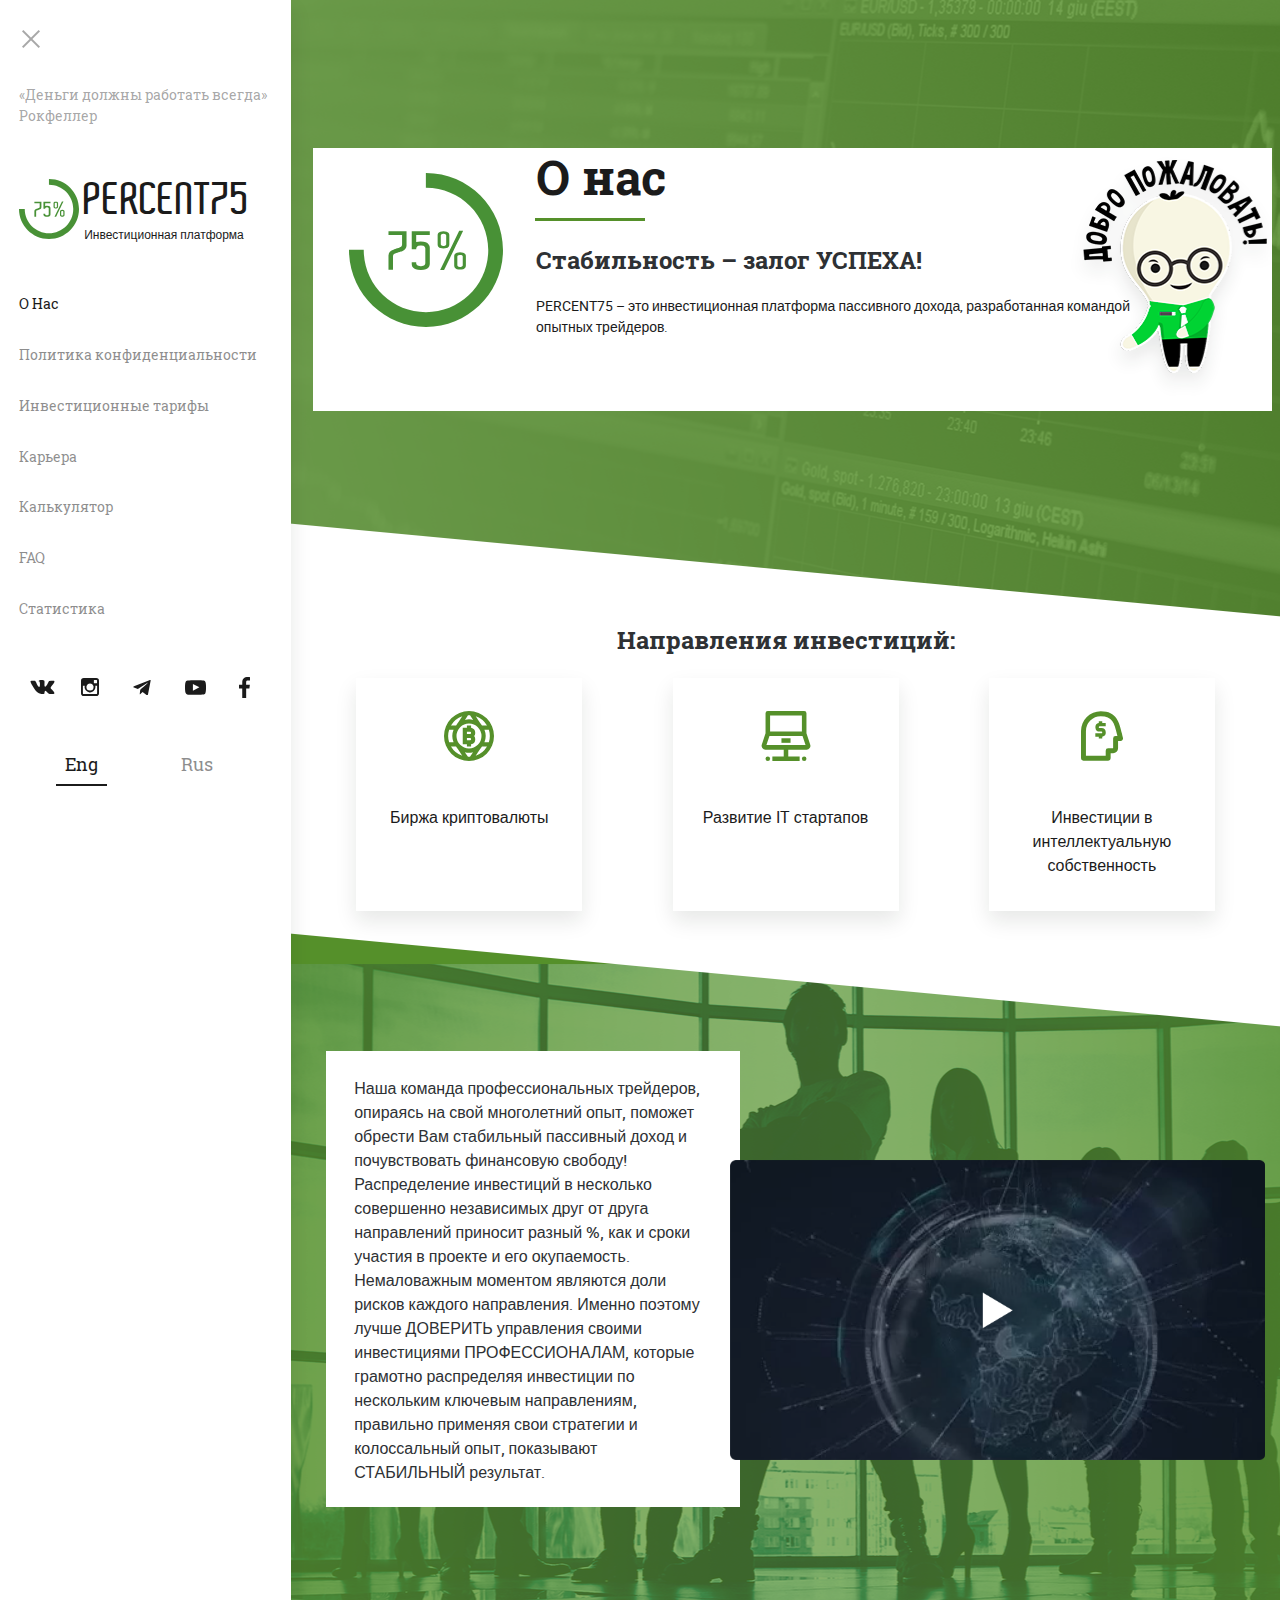
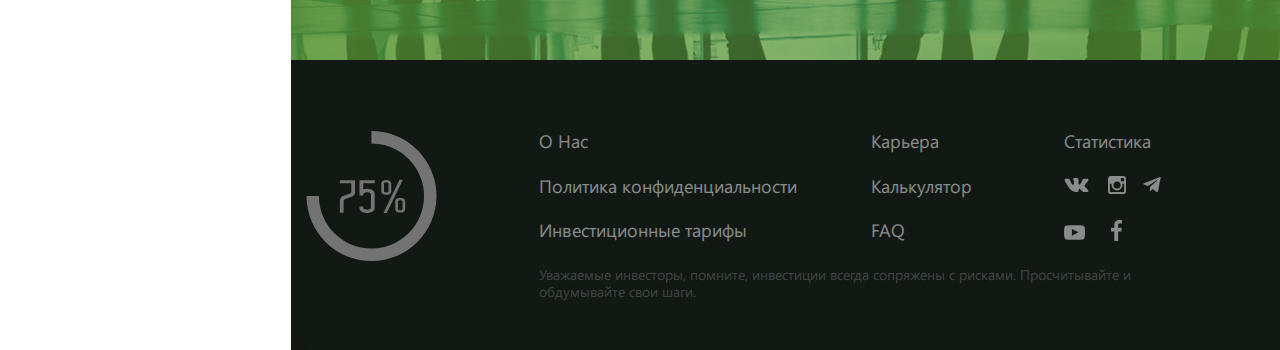
==== commit 9c6a1cc6: "edits" ====
--- a/index.html
+++ b/index.html
@@ -106,7 +106,6 @@
               <p class="text-block__content  text-block__content--smaller">Наша команда профессиональных трейдеров, опираясь на свой многолетний опыт, поможет обрести Вам стабильный пассивный доход и почувствовать финансовую свободу! Распределение&nbsp;инвестиций в несколько совершенно независимых друг от друга направлений приносит разный %, как и сроки участия в проекте и его окупаемость. Немаловажным моментом являются доли рисков каждого направления. Именно&nbsp;поэтому лучше ДОВЕРИТЬ управления своими инвестициями ПРОФЕССИОНАЛАМ, которые грамотно распределяя инвестиции по нескольким ключевым направлениям, правильно применяя свои стратегии и колоссальный опыт, показывают СТАБИЛЬНЫЙ результат.</p>
             </div>
             <div class="video">
-              <div class="video__overlay"></div>
             </div>
           </div>
         </div>
--- a/css/style.css
+++ b/css/style.css
@@ -427,7 +427,7 @@
 }
 body {
   width: 100%;
-  min-width: 1180px;
+  min-width: 1024px;
   min-height: 100vh;
   font-family: 'Roboto Slab', 'Times New Roman', serif;
   font-weight: 400;
@@ -466,14 +466,13 @@
   width: 100%;
 }
 .site-header {
-  width: 301px;
   min-height: 100vh;
+  max-width: 301px;
   background-color: #ffffff;
   box-shadow: 0 10px 20px 0 rgba(18, 25, 21, 0.1);
   box-sizing: border-box;
   padding-top: 30px;
-  padding-left: 29px;
-  padding-right: 20px;
+  padding-left: 1.5%;
   z-index: 1;
 }
 .site-header--close-menu {
@@ -720,8 +719,12 @@
 .language-toogle__button--active::after {
   display: none;
 }
+.main {
+  background-position: top center;
+}
 .main--index {
-  padding-top: 151px;
+  padding-top: 148px;
+  padding-bottom: 79px;
   background-image: url('../img/index-bg.png');
   background-repeat: no-repeat;
 }
@@ -750,19 +753,20 @@
   flex-wrap: nowrap;
   margin-top: 140px;
   align-items: flex-start;
-  margin-bottom: 79px;
 }
 .wrapper {
+  width: 100%;
   max-width: 1180px;
   margin-left: auto;
   margin-right: auto;
   padding-left: 15px;
   padding-right: 15px;
+  box-sizing: border-box;
 }
 .wrapper--flex {
   display: flex;
-  flex-shrink: 0;
-  width: 1140px;
+  flex-shrink: 1;
+  max-width: 1140px;
 }
 .intro {
   padding-left: 51px;
@@ -788,21 +792,21 @@
   padding-bottom: 13px;
 }
 .intro--welcome {
-  background-image: url('../img/welcome.png');
+  background-image: url(../img/welcome.png);
   background-repeat: no-repeat;
   background-size: 224px 253px;
   background-position: 102% 2px;
-  width: 1043px;
-  padding-bottom: 57px;
-  box-sizing: border-box;
-  padding-right: 140px;
+  width: 100%;
+  min-height: 263px;
+  box-sizing: border-box;
+  padding-right: 11.8644%;
 }
 .intro--index {
   display: flex;
-  flex-shrink: 0;
-  flex-wrap: wrap;
+  flex-shrink: 1;
+  flex-wrap: nowrap;
   margin-left: 7px;
-  padding-left: 44px;
+  padding-left: 3.7288%;
 }
 .intro__text {
   font-family: 'Roboto', 'Helvetica', sans-serif;
@@ -817,7 +821,8 @@
   max-width: 611px;
 }
 .intro__wrapper {
-  margin-left: 43px;
+  margin-left: 4.122%;
+  width: 100%;
 }
 .title {
   margin-top: 0;
@@ -875,6 +880,7 @@
 }
 .directions {
   margin-top: 216px;
+  min-width: 793px;
 }
 .directions__list {
   list-style: none;
@@ -891,7 +897,7 @@
   background-color: #ffffff;
   box-shadow: 0 10px 20px 0 rgba(18, 25, 21, 0.1);
   box-sizing: border-box;
-  width: 227px;
+  width: 226px;
   height: 233px;
   font-family: 'Roboto', 'Helvetica', sans-serif;
   text-align: center;
@@ -941,6 +947,11 @@
   padding-left: 28px;
   padding-right: 32px;
 }
+@media (max-width: 1490px) {
+  .text-block--narrow {
+    width: 48%;
+  }
+}
 .text-block__content {
   font-size: 18px;
   line-height: 27px;
@@ -961,10 +972,14 @@
   background-image: url('../img/video-bg.png');
   background-repeat: no-repeat;
   background-size: contain;
-  box-shadow: 0 10px 20px 0 rgba(18, 25, 21, 0.1);
   position: relative;
   margin-top: 109px;
   margin-left: -10px;
+}
+@media (max-width: 1490px) {
+  .video {
+    width: 63%;
+  }
 }
 .video__overlay {
   position: absolute;
@@ -977,15 +992,16 @@
 }
 .stats {
   display: flex;
-  flex-shrink: 0;
+  flex-shrink: 1;
+  flex-wrap: wrap;
   justify-content: space-between;
   margin-top: 57px;
   margin-left: auto;
   margin-right: auto;
-  width: 1140px;
+  max-width: 1140px;
 }
 .stats__info {
-  width: 262px;
+  width: 22.982%;
   height: 220px;
   box-sizing: border-box;
   box-shadow: 0 10px 20px 0 rgba(18, 25, 21, 0.1);
@@ -1134,32 +1150,32 @@
 }
 .site-footer__wrapper {
   display: flex;
-  flex-shrink: 0;
+  flex-shrink: 1;
+  flex-wrap: nowrap;
+  flex-direction: column;
+}
+.site-footer__nav {
+  display: flex;
+  flex-shrink: 1;
+  flex-wrap: nowrap;
+  margin-left: 13.489%;
+}
+.site-footer__nav-wrapper {
+  display: flex;
+  flex-shrink: 1;
   flex-wrap: wrap;
   flex-direction: column;
 }
-.site-footer__nav {
-  display: flex;
-  flex-shrink: 0;
-  flex-wrap: wrap;
-  margin-left: 259px;
-}
-.site-footer__nav-wrapper {
-  display: flex;
-  flex-shrink: 0;
-  flex-wrap: wrap;
-  flex-direction: column;
-}
 .site-footer__nav-wrapper--wide {
   width: 264px;
 }
 .site-footer__nav-wrapper--narrow {
   width: 101px;
-  margin-left: 123px;
+  margin-left: 10.512%;
 }
 .site-footer__nav-wrapper--middle {
   width: 110px;
-  margin-left: 165px;
+  margin-left: 14.102%;
 }
 .site-footer__link {
   color: rgba(255, 255, 255, 0.5);
@@ -1176,5 +1192,5 @@
 }
 .site-footer__note {
   margin-top: 25px;
-  margin-left: 258px;
-}
+  margin-left: 13.489%;
+}
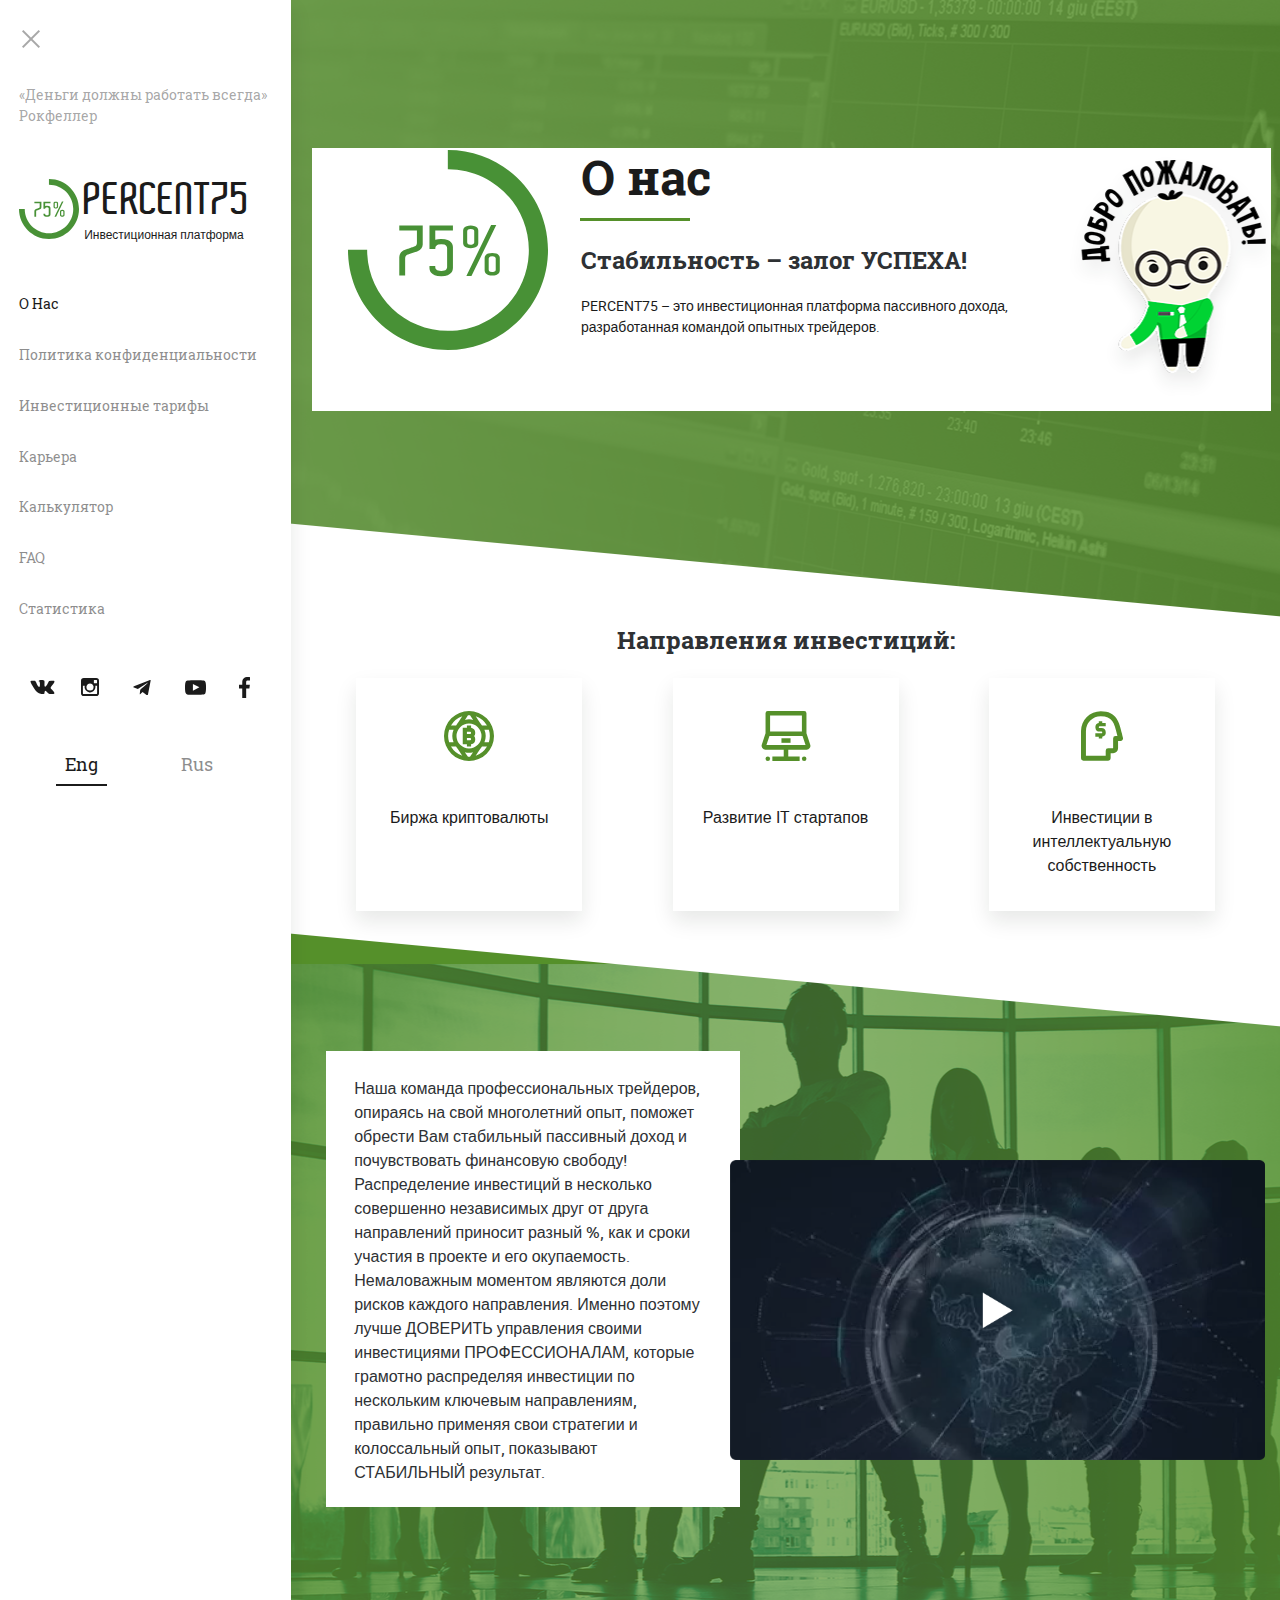
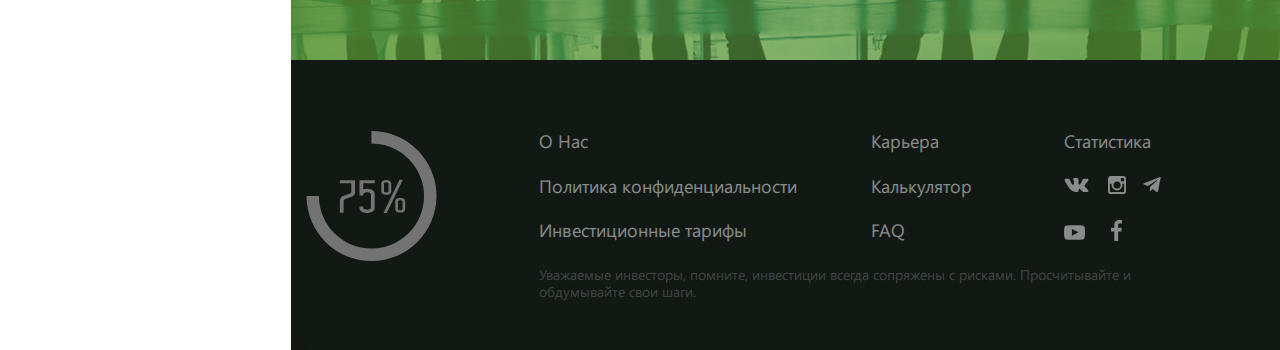
==== commit 92ecb128: "invest.html" ====
--- a/index.html
+++ b/index.html
@@ -103,7 +103,7 @@
           </div>
           <div class="main__wrapper">
             <div class="text-block  text-block--narrow">
-              <p class="text-block__content  text-block__content--smaller">Наша команда профессиональных трейдеров, опираясь на свой многолетний опыт, поможет обрести Вам стабильный пассивный доход и почувствовать финансовую свободу! Распределение&nbsp;инвестиций в несколько совершенно независимых друг от друга направлений приносит разный %, как и сроки участия в проекте и его окупаемость. Немаловажным моментом являются доли рисков каждого направления. Именно&nbsp;поэтому лучше ДОВЕРИТЬ управления своими инвестициями ПРОФЕССИОНАЛАМ, которые грамотно распределяя инвестиции по нескольким ключевым направлениям, правильно применяя свои стратегии и колоссальный опыт, показывают СТАБИЛЬНЫЙ результат.</p>
+              <p class="text-block__content  text-block__content--smaller  text-block__content--ubuntu">Наша команда профессиональных трейдеров, опираясь на свой многолетний опыт, поможет обрести Вам стабильный пассивный доход и почувствовать финансовую свободу! Распределение&nbsp;инвестиций в несколько совершенно независимых друг от друга направлений приносит разный %, как и сроки участия в проекте и его окупаемость. Немаловажным моментом являются доли рисков каждого направления. Именно&nbsp;поэтому лучше ДОВЕРИТЬ управления своими инвестициями ПРОФЕССИОНАЛАМ, которые грамотно распределяя инвестиции по нескольким ключевым направлениям, правильно применяя свои стратегии и колоссальный опыт, показывают СТАБИЛЬНЫЙ результат.</p>
             </div>
             <div class="video">
             </div>
--- a/css/style.css
+++ b/css/style.css
@@ -744,8 +744,16 @@
 }
 .main--policy {
   padding-top: 129px;
+  padding-bottom: 1px;
   background-image: url('../img/policy-bg.png');
   background-repeat: no-repeat;
+}
+.main--invest {
+  padding-top: 130px;
+  padding-bottom: 90px;
+  background-image: url('../img/invest-bg.png');
+  background-repeat: no-repeat;
+  background-size: cover;
 }
 .main__wrapper {
   display: flex;
@@ -753,6 +761,9 @@
   flex-wrap: nowrap;
   margin-top: 140px;
   align-items: flex-start;
+}
+.main__wrapper--smaller-height {
+  margin-top: 0;
 }
 .wrapper {
   width: 100%;
@@ -769,7 +780,7 @@
   max-width: 1140px;
 }
 .intro {
-  padding-left: 51px;
+  padding-left: 4.322%;
 }
 .intro--stat {
   padding-bottom: 110px;
@@ -784,7 +795,8 @@
   background-color: #ffffff;
 }
 .intro--policy {
-  width: 946px;
+  width: 80.17%;
+  min-width: 793px;
   box-sizing: border-box;
   margin-left: 20px;
   padding-left: 31px;
@@ -803,10 +815,19 @@
 }
 .intro--index {
   display: flex;
-  flex-shrink: 1;
+  flex-shrink: 0;
   flex-wrap: nowrap;
-  margin-left: 7px;
+  margin-left: 0.59%;
   padding-left: 3.7288%;
+}
+.intro--invest {
+  width: 59%;
+  padding-top: 9px;
+  padding-bottom: 12px;
+  padding-left: 2.6%;
+  padding-right: 15.65%;
+  box-sizing: border-box;
+  box-shadow: 0 10px 20px 0 rgba(18, 25, 21, 0.1);
 }
 .intro__text {
   font-family: 'Roboto', 'Helvetica', sans-serif;
@@ -822,7 +843,7 @@
 }
 .intro__wrapper {
   margin-left: 4.122%;
-  width: 100%;
+  width: 55%;
 }
 .title {
   margin-top: 0;
@@ -877,6 +898,27 @@
 }
 .subtitle--no-margin-bottom {
   margin-bottom: 0;
+}
+.subtitle--width {
+  max-width: 560px;
+  margin-left: auto;
+  margin-right: auto;
+  line-height: 36px;
+}
+.subtitle--underline {
+  margin-top: 0;
+  margin-bottom: 0;
+  position: relative;
+  padding-bottom: 14px;
+}
+.subtitle--underline::after {
+  position: absolute;
+  content: '';
+  left: -2px;
+  bottom: -4px;
+  width: 110px;
+  height: 3px;
+  background-color: #55902a;
 }
 .directions {
   margin-top: 216px;
@@ -923,7 +965,7 @@
   box-sizing: border-box;
 }
 .text-block--underline {
-  width: 821px;
+  max-width: 821px;
   padding-bottom: 32px;
   position: relative;
   box-sizing: border-box;
@@ -938,6 +980,19 @@
   bottom: 7px;
   background-color: #ececec;
 }
+.text-block--white {
+  background-color: #ffffff;
+}
+.text-block--middle {
+  margin-top: 110px;
+  margin-left: -67px;
+  padding-left: 2.6%;
+  padding-right: 5%;
+  padding-top: 26px;
+  padding-bottom: 38px;
+  box-shadow: 0 10px 20px 0 rgba(18, 25, 21, 0.1);
+  width: 51%;
+}
 .text-block--narrow {
   background-color: #ffffff;
   width: 401px;
@@ -961,9 +1016,14 @@
   font-family: 'Roboto', 'Helvetica', sans-serif;
 }
 .text-block__content--smaller {
-  font-family: 'Ubuntu', 'Helvetica', sans-serif;
   font-size: 16px;
   line-height: 24px;
+}
+.text-block__content--ubuntu {
+  font-family: 'Ubuntu', 'Helvetica', sans-serif;
+}
+.text-block__content--margin-top {
+  margin-top: 21px;
 }
 .video {
   box-sizing: border-box;
@@ -1024,6 +1084,11 @@
   display: block;
   font-size: 48px;
 }
+@media (max-width: 1300px) {
+  .stats__number {
+    font-size: 44px;
+  }
+}
 .note {
   color: rgba(255, 255, 255, 0.2);
   font-size: 14px;
@@ -1037,6 +1102,7 @@
   align-items: flex-start;
   box-sizing: border-box;
   width: 100%;
+  min-width: 793px;
 }
 .tabs--bg {
   min-height: 640px;
@@ -1048,15 +1114,15 @@
 .tabs__quections {
   background-color: #ffffff;
   box-shadow: 0 10px 20px 0 rgba(18, 25, 21, 0.1);
-  width: 282px;
+  width: 25%;
+  min-width: 255px;
   box-sizing: border-box;
   display: inline-block;
   padding-top: 74px;
-  padding-left: 52px;
   padding-bottom: 46px;
-  margin-left: 20px;
   position: relative;
   z-index: 1;
+  padding-left: 4.52%;
 }
 .tabs__quections-list {
   list-style: none;
@@ -1077,7 +1143,7 @@
 .tabs__answers {
   background-color: #ffffff;
   box-shadow: 0 10px 20px 0 rgba(18, 25, 21, 0.1);
-  width: 878px;
+  width: 77%;
   box-sizing: border-box;
   display: inline-block;
   margin-top: 19px;
@@ -1096,6 +1162,11 @@
   margin-top: 225px;
   padding-right: 20px;
   padding-left: 20px;
+}
+.paynment--margin {
+  margin-top: 141px;
+  min-width: 793px;
+  box-sizing: border-box;
 }
 .paynment__list {
   list-style: none;
@@ -1107,9 +1178,12 @@
   flex-wrap: wrap;
   justify-content: space-between;
 }
+.paynment__list--smaller-margin {
+  margin-top: 27px;
+}
 .paynment__item {
   background-color: #ffffff;
-  width: 262px;
+  width: 23%;
   height: 100px;
   box-shadow: 0 10px 20px 0 rgba(18, 25, 21, 0.1);
   box-sizing: border-box;
@@ -1124,6 +1198,9 @@
   text-align: center;
   margin-top: 35px;
 }
+.paynment__note--smaller-margin {
+  margin-top: 27px;
+}
 .promo {
   margin-top: 248px;
   min-height: 323px;
@@ -1139,8 +1216,79 @@
   font-size: 24px;
   color: #ffffff;
   max-width: 528px;
+  width: 52.75%;
   padding-top: 43px;
-  margin-left: 118px;
+  margin-left: 10%;
+}
+.deposit {
+  box-sizing: border-box;
+  max-width: 1140px;
+  margin-left: auto;
+  margin-right: auto;
+  background-color: #ffffff;
+  box-shadow: 0 10px 20px 0 rgba(18, 25, 21, 0.1);
+  padding-top: 16px;
+  padding-bottom: 11px;
+  padding-left: 1.9%;
+  padding-right: 30px;
+  margin-top: 60px;
+}
+.deposit--bg {
+  background-image: url('../img/profit.png');
+  background-repeat: no-repeat;
+  background-position: 100% 36px;
+  background-size: 260px 306px;
+  margin-top: 244px;
+  padding-right: 18%;
+  padding-bottom: 21px;
+}
+@media (max-width: 1160px) {
+  .deposit--bg {
+    background-position: 103% 36px;
+    background-size: 250px 301px;
+  }
+}
+.deposit__text {
+  font-family: 'Roboto', 'Helvetica', sans-serif;
+  line-height: 24px;
+}
+.deposit__text + .deposit__text {
+  margin-top: 23px;
+  margin-bottom: 14px;
+}
+.deposit__text-bold {
+  font-family: 'Roboto Slab', 'Times New Roman', serif;
+  font-weight: 700;
+}
+.deposit__text-bold--big {
+  font-size: 24px;
+}
+.deposit__note {
+  font-family: 'Roboto', 'Helvetica', sans-serif;
+  color: rgba(27, 27, 27, 0.5);
+}
+.deposit__wrapper {
+  display: flex;
+  flex-wrap: nowrap;
+  flex-shrink: 1;
+  justify-content: space-between;
+  align-items: flex-start;
+}
+.deposit__column {
+  max-width: 260px;
+}
+.deposit__column--shadow {
+  box-shadow: 0 10px 20px 0 rgba(18, 25, 21, 0.1);
+  padding-left: 11px;
+  box-sizing: border-box;
+}
+.deposit__column--narrow {
+  max-width: 228px;
+  margin-right: 22px;
+}
+.deposit__title {
+  margin-top: 50px;
+  margin-bottom: 40px;
 }
 .site-footer {
   background-color: #121915;
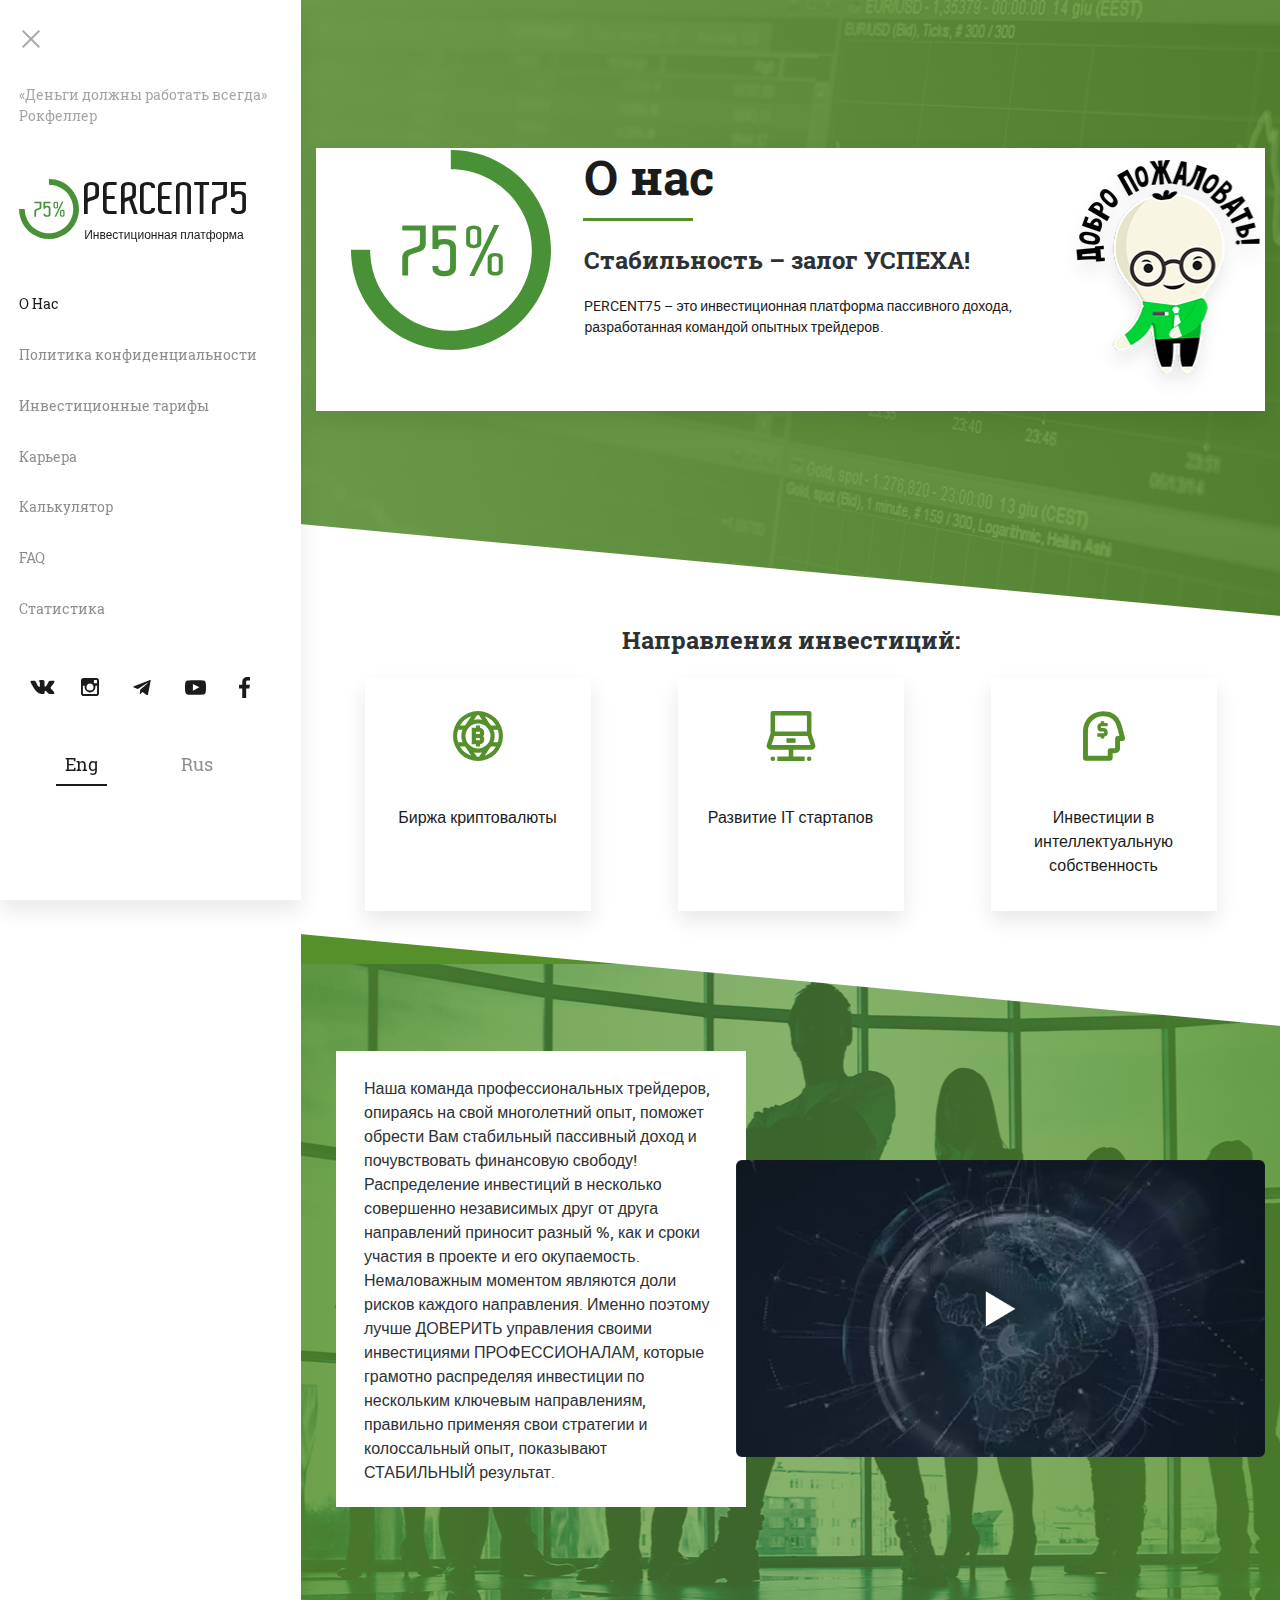
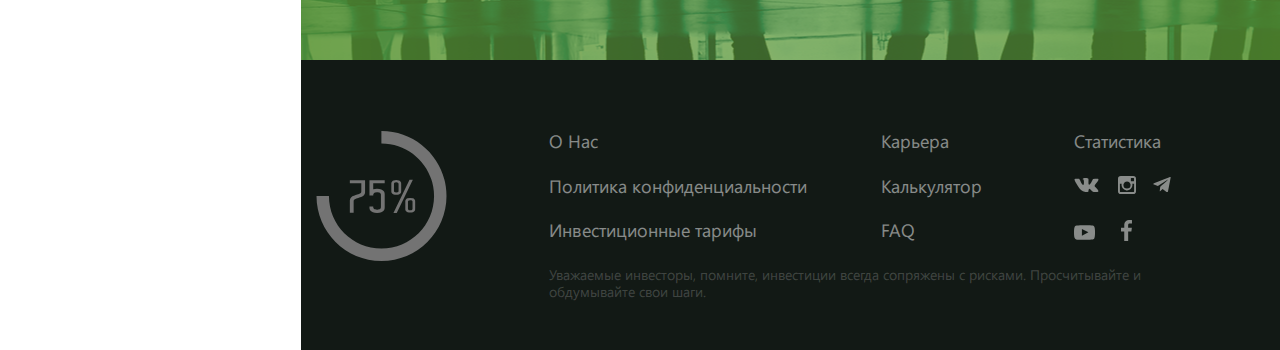
==== commit 9e765bb3: "navbar" ====
--- a/index.html
+++ b/index.html
@@ -79,11 +79,11 @@
       </div>
     </header>
     
-    <div class="flex-wrapper">
+    <div class="flex-wrapper  flex-wrapper--padding">
       <main class="main  main--index">
         <h1 class="visually-hidden">Инвестиционная платформа Percent 75</h1>
         <div class="wrapper">
-          <div class="intro  intro--white  intro--index  intro--welcome">
+          <div class="intro  intro--index  intro--welcome">
             <div class="logo  logo--big">
               <a><img src="img/logo-darkgreen.svg" alt="лого percent75" width="131" height="130"></a>
             </div>
--- a/css/style.css
+++ b/css/style.css
@@ -465,8 +465,11 @@
 .flex-wrapper {
   width: 100%;
 }
+.flex-wrapper--padding {
+  padding-left: 301px;
+}
 .site-header {
-  min-height: 100vh;
+  height: 100%;
   max-width: 301px;
   background-color: #ffffff;
   box-shadow: 0 10px 20px 0 rgba(18, 25, 21, 0.1);
@@ -474,6 +477,11 @@
   padding-top: 30px;
   padding-left: 1.5%;
   z-index: 1;
+  position: fixed;
+  top: 0;
+  left: 0;
+  overflow-y: auto;
+  overflow-x: hidden;
 }
 .site-header--close-menu {
   height: 22px;
@@ -481,9 +489,10 @@
   width: 24px;
   background-color: transparent;
   box-shadow: none;
-  position: absolute;
+  position: fixed;
   left: 0;
   top: 0;
+  overflow: visible;
 }
 .site-header__wrapper--no-js {
   display: block;
@@ -686,6 +695,7 @@
   margin: 0;
   margin-top: 45px;
   padding: 0;
+  padding-bottom: 40px;
   font-size: 18px;
 }
 .language-toogle__item {
@@ -721,6 +731,7 @@
 }
 .main {
   background-position: top center;
+  padding-top: 139px;
 }
 .main--index {
   padding-top: 148px;
@@ -732,14 +743,12 @@
   background-image: url('../img/stat-bg.png');
   background-repeat: no-repeat;
   background-size: 100% 660px;
-  padding-top: 139px;
   padding-bottom: 199px;
 }
 .main--faq {
   background-image: url('../img/stat-bg.png');
   background-repeat: no-repeat;
   background-size: 100% 660px;
-  padding-top: 139px;
   padding-bottom: 50px;
 }
 .main--policy {
@@ -754,6 +763,10 @@
   background-image: url('../img/invest-bg.png');
   background-repeat: no-repeat;
   background-size: cover;
+}
+.main--calc {
+  background-image: url('../img/calc-bg.png');
+  background-repeat: no-repeat;
 }
 .main__wrapper {
   display: flex;
@@ -781,6 +794,8 @@
 }
 .intro {
   padding-left: 4.322%;
+  box-shadow: 0 10px 20px 0 rgba(18, 25, 21, 0.1);
+  background-color: #ffffff;
 }
 .intro--stat {
   padding-bottom: 110px;
@@ -791,8 +806,9 @@
   background-size: 212px 228px;
   background-position: 99.6% -4px;
 }
-.intro--white {
-  background-color: #ffffff;
+.intro--transparent {
+  background-color: transparent;
+  box-shadow: none;
 }
 .intro--policy {
   width: 80.17%;
@@ -813,11 +829,16 @@
   box-sizing: border-box;
   padding-right: 11.8644%;
 }
+@media (max-width: 1180px) {
+  .intro--welcome {
+    background-size: 214px 253px;
+    background-position: 102.5% 2px;
+  }
+}
 .intro--index {
   display: flex;
   flex-shrink: 0;
   flex-wrap: nowrap;
-  margin-left: 0.59%;
   padding-left: 3.7288%;
 }
 .intro--invest {
@@ -827,7 +848,12 @@
   padding-left: 2.6%;
   padding-right: 15.65%;
   box-sizing: border-box;
-  box-shadow: 0 10px 20px 0 rgba(18, 25, 21, 0.1);
+}
+.intro--calc {
+  background-image: url(../img/calc.png);
+  background-repeat: no-repeat;
+  background-size: 280px 278px;
+  background-position: 100% 0px;
 }
 .intro__text {
   font-family: 'Roboto', 'Helvetica', sans-serif;
@@ -844,6 +870,10 @@
 .intro__wrapper {
   margin-left: 4.122%;
   width: 55%;
+}
+.intro__mark {
+  font-family: 'Roboto Slab', 'Times New Roman', serif;
+  font-weight: 700;
 }
 .title {
   margin-top: 0;
@@ -1059,6 +1089,7 @@
   margin-left: auto;
   margin-right: auto;
   max-width: 1140px;
+  min-width: 793px;
 }
 .stats__info {
   width: 22.982%;
@@ -1280,6 +1311,7 @@
 .deposit__column--shadow {
   box-shadow: 0 10px 20px 0 rgba(18, 25, 21, 0.1);
   padding-left: 11px;
+  padding-right: 11px;
   box-sizing: border-box;
 }
 .deposit__column--narrow {
@@ -1289,6 +1321,26 @@
 .deposit__title {
   margin-top: 50px;
   margin-bottom: 40px;
+}
+.form {
+  box-shadow: 0 10px 20px 0 rgba(18, 25, 21, 0.1);
+  background-color: #ffffff;
+  display: flex;
+  flex-shrink: 0;
+  flex-wrap: wrap;
+  max-width: 1140px;
+  margin-left: auto;
+  margin-right: auto;
+  justify-content: space-around;
+}
+.form__column {
+  max-width: 460px;
+}
+.form__label--flex {
+  display: flex;
+  flex-shrink: 0;
+  flex-wrap: wrap;
+  align-items: center;
 }
 .site-footer {
   background-color: #121915;
